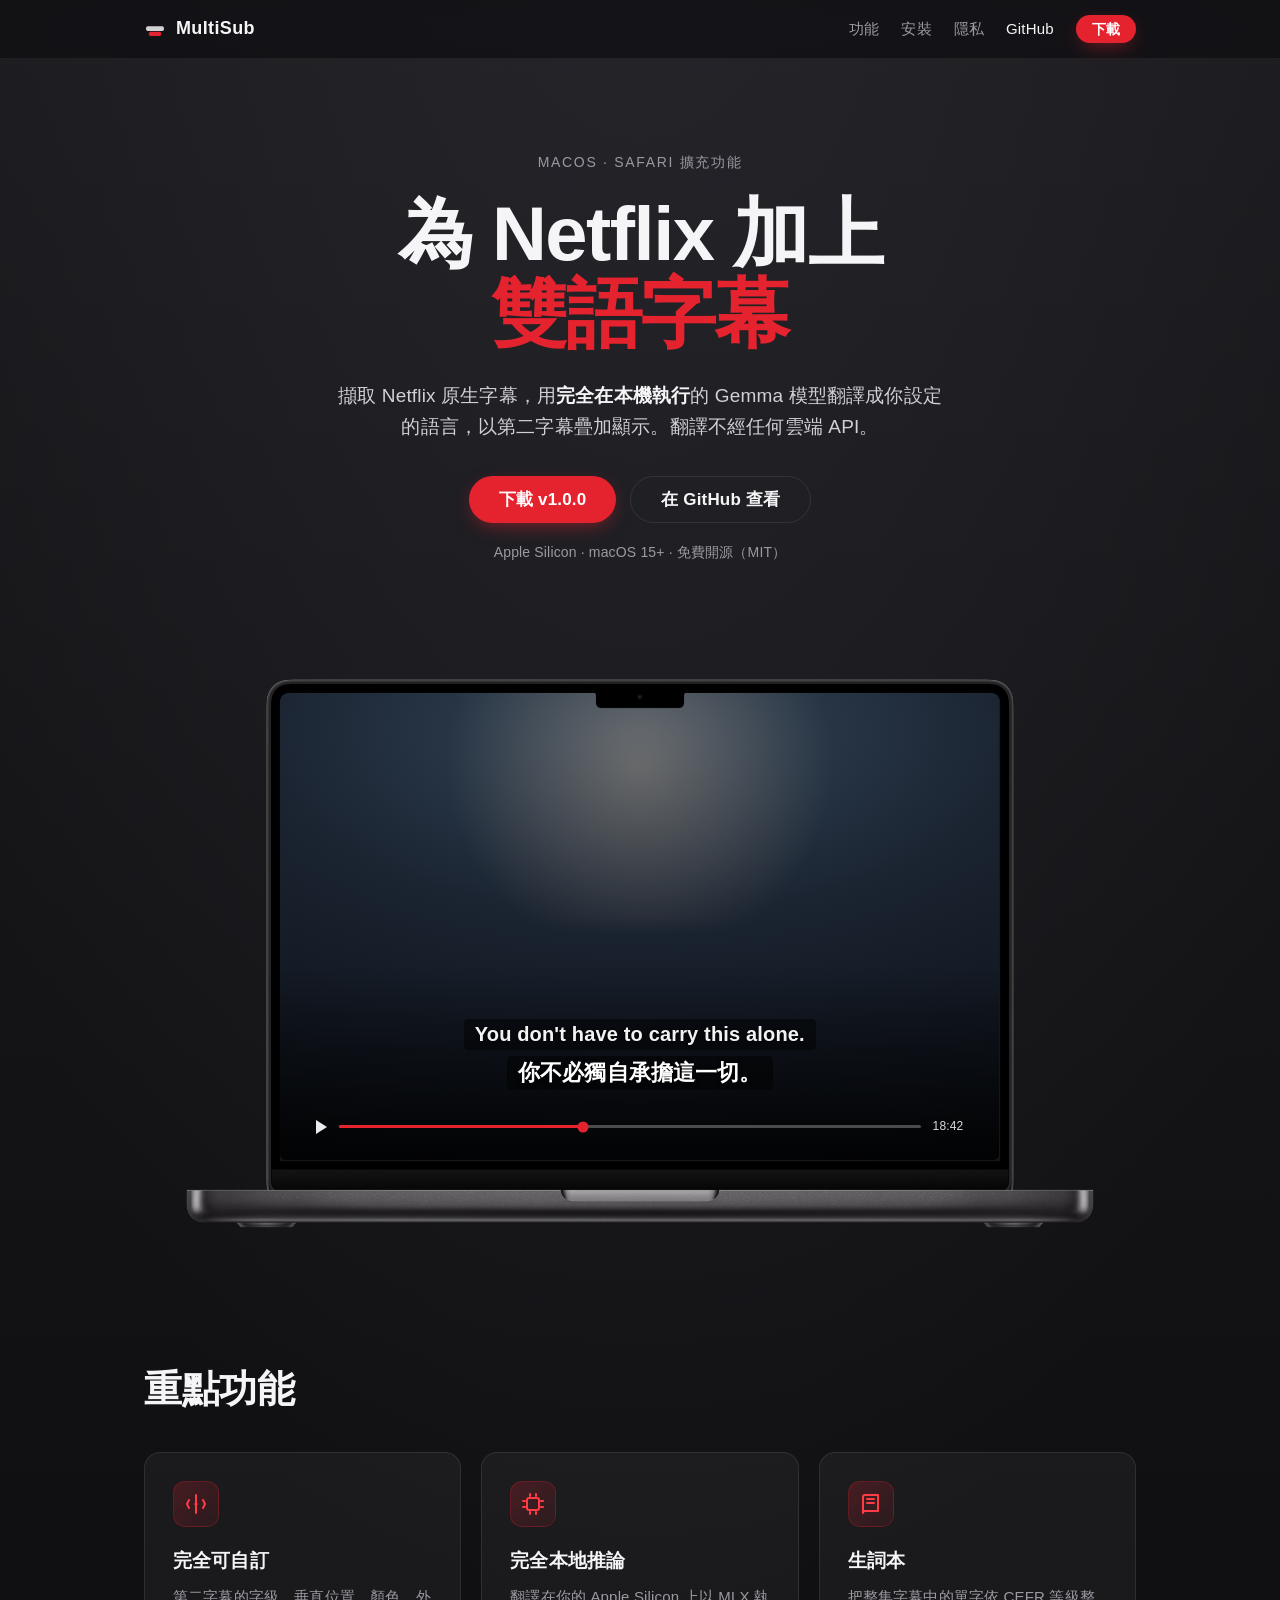
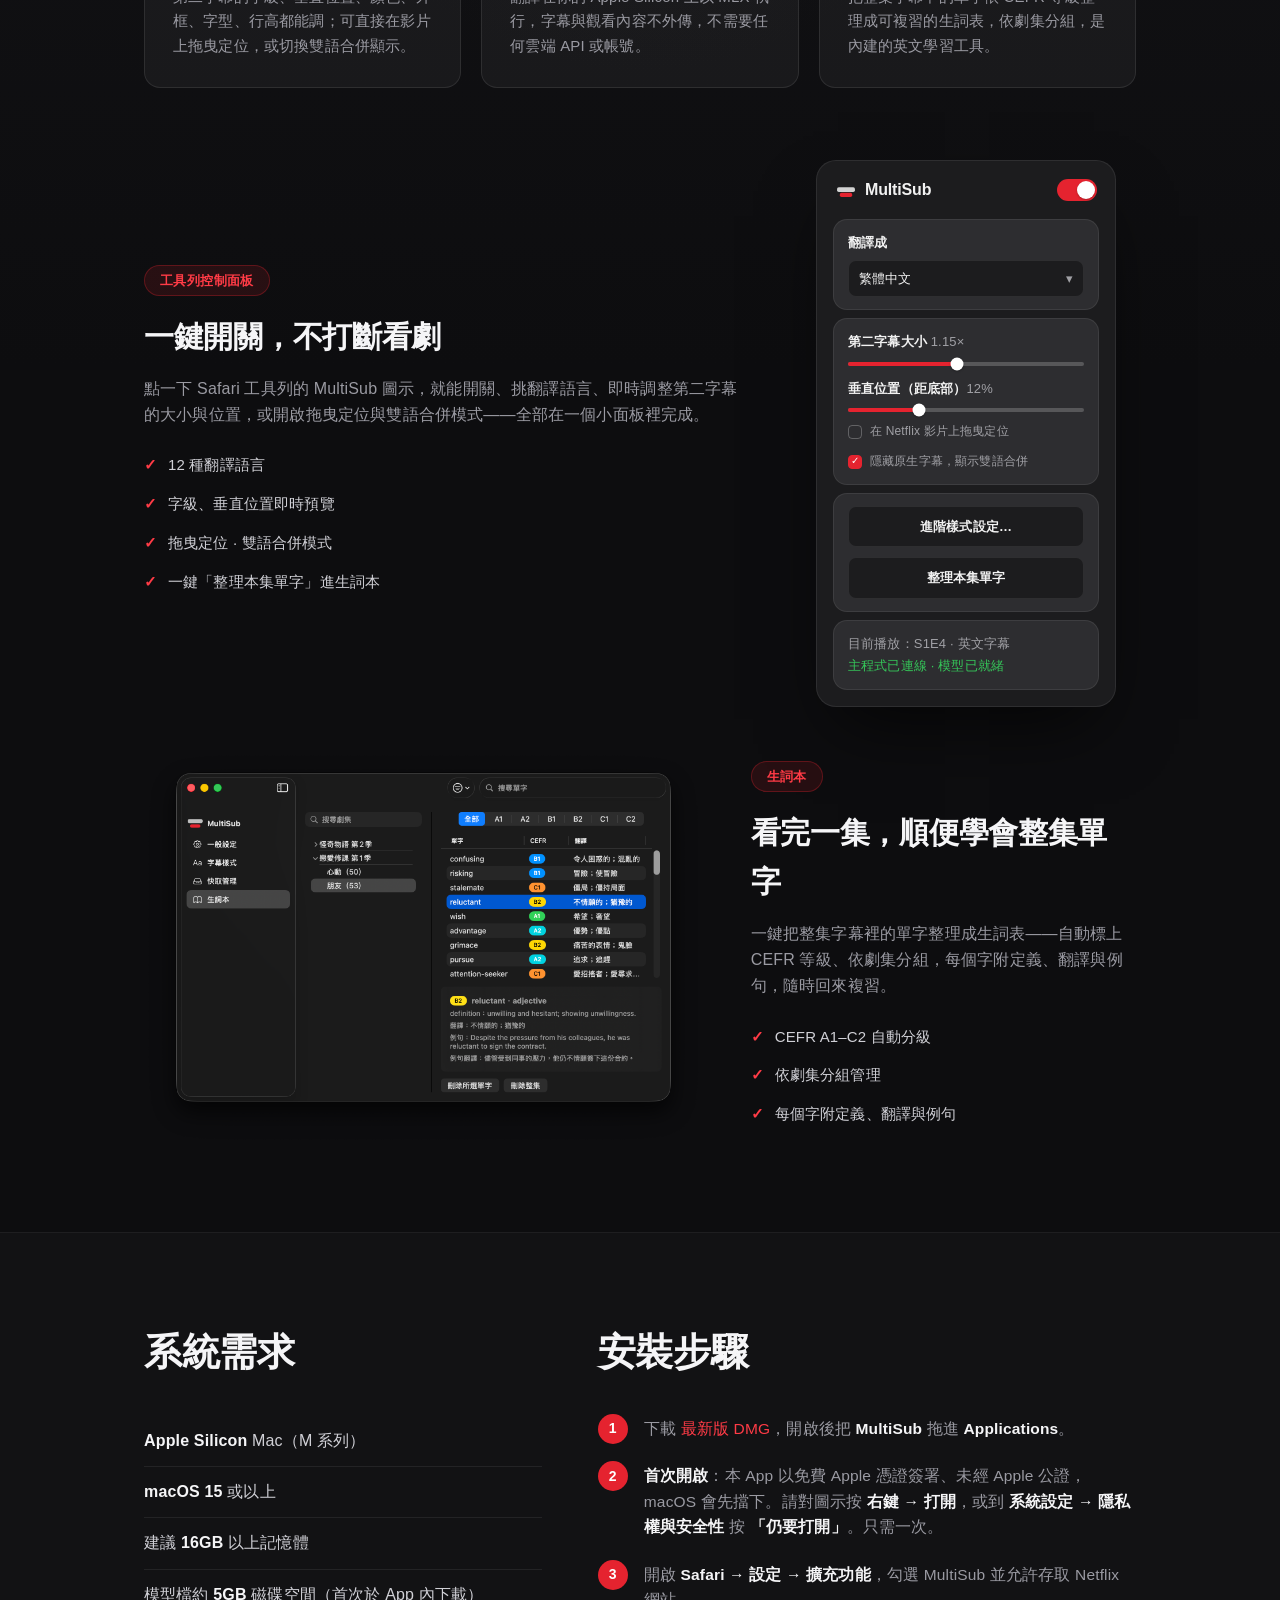
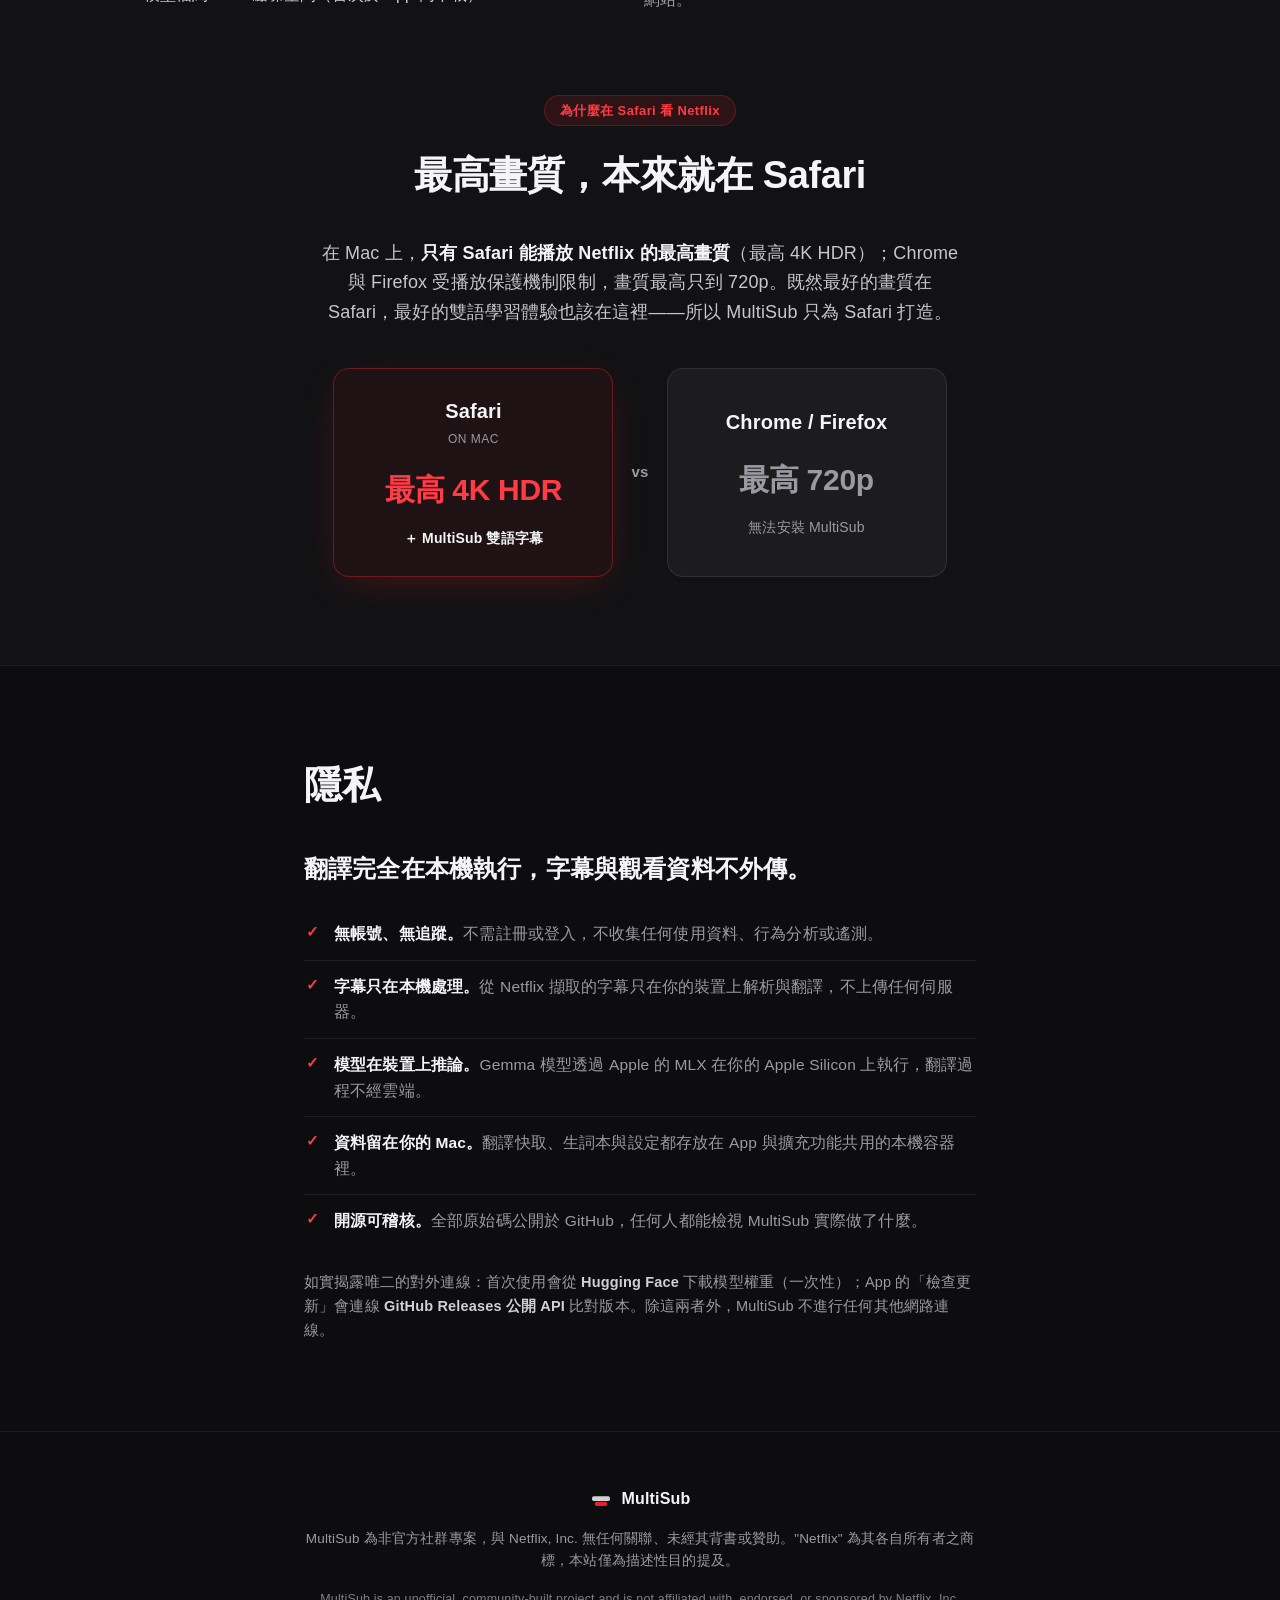
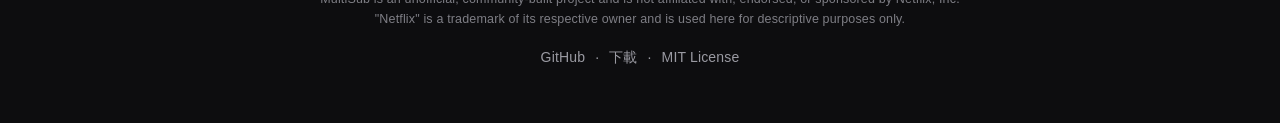
==== index.html @ 6f28a0d6 "Deploy: website initial commit" ====
<!DOCTYPE html>
<html lang="zh-Hant">
<head>
<meta charset="UTF-8">
<meta name="viewport" content="width=device-width, initial-scale=1.0">
<title>MultiSub — Netflix 雙語字幕，完全本地翻譯</title>
<meta name="description" content="MultiSub 是 macOS Safari 擴充功能，為 Netflix 加上雙語字幕，用完全在本機執行的 Gemma 模型翻譯。翻譯不經雲端。">
<link rel="preconnect" href="https://fonts.googleapis.com">
<link rel="stylesheet" href="style.css">
</head>
<body>

<header class="nav">
  <div class="container nav-inner">
    <a class="brand" href="#top" aria-label="MultiSub">
      <span class="brand-mark" aria-hidden="true"><svg viewBox="0 0 64 64"><rect x="6" y="24" width="52" height="14" rx="5" class="lb-a"/><rect x="14" y="40" width="36" height="12" rx="5" class="lb-b"/></svg></span>
      MultiSub
    </a>
    <nav class="nav-links">
      <a href="#features">功能</a>
      <a href="#install">安裝</a>
      <a href="#privacy">隱私</a>
      <a class="nav-gh" href="https://github.com/snch1211/multisub" target="_blank" rel="noopener">GitHub</a>
      <a class="btn btn-sm" href="https://github.com/snch1211/multisub/releases/latest" target="_blank" rel="noopener">下載</a>
    </nav>
  </div>
</header>

<main id="top">

  <!-- Hero -->
  <section class="hero">
    <div class="container">
      <p class="eyebrow">macOS · Safari 擴充功能</p>
      <h1 class="hero-title">為 Netflix 加上<br><span class="accent">雙語字幕</span></h1>
      <p class="hero-sub">擷取 Netflix 原生字幕，用<strong>完全在本機執行</strong>的 Gemma 模型翻譯成你設定的語言，以第二字幕疊加顯示。翻譯不經任何雲端 API。</p>
      <div class="hero-cta">
        <a class="btn btn-lg" href="https://github.com/snch1211/multisub/releases/latest" target="_blank" rel="noopener">下載 v1.0.0</a>
        <a class="btn btn-ghost btn-lg" href="https://github.com/snch1211/multisub" target="_blank" rel="noopener">在 GitHub 查看</a>
      </div>
      <p class="hero-note">Apple Silicon · macOS 15+ · 免費開源（MIT）</p>

      <!-- MacBook Pro frame: Apple's official product bezel (docs/assets),
           self-made screen content (no Netflix imagery or branding). -->
      <div class="laptop" aria-label="MultiSub 在 Safari 上為 Netflix 顯示雙語字幕的示意畫面">
        <div class="screen-content">
          <div class="scene">
            <div class="scene-glow"></div>
            <div class="scene-silhouette" aria-hidden="true"></div>
            <div class="subs">
              <div class="sub-line sub-en">You don't have to carry this alone.</div>
              <div class="sub-line sub-zh">你不必獨自承擔這一切。</div>
            </div>
            <div class="player" aria-hidden="true">
              <span class="pl-play"></span>
              <span class="pl-track"><span class="pl-fill"></span><span class="pl-dot"></span></span>
              <span class="pl-time">18:42</span>
            </div>
          </div>
        </div>
        <img class="bezel" src="assets/macbook-pro.png" alt="" aria-hidden="true">
      </div>
    </div>
  </section>

  <!-- Features -->
  <section id="features" class="section">
    <div class="container">
      <h2 class="section-title">重點功能</h2>
      <div class="grid">
        <article class="card">
          <div class="card-ico" aria-hidden="true">
            <svg viewBox="0 0 24 24" fill="none" stroke="currentColor" stroke-width="2" stroke-linecap="round" stroke-linejoin="round"><path d="M12 3v18"/><path d="M5 8l-2 4 2 4"/><path d="M19 8l2 4-2 4"/><circle cx="12" cy="12" r="1.6" fill="currentColor" stroke="none"/></svg>
          </div>
          <h3>完全可自訂</h3>
          <p>第二字幕的字級、垂直位置、顏色、外框、字型、行高都能調；可直接在影片上拖曳定位，或切換雙語合併顯示。</p>
        </article>
        <article class="card">
          <div class="card-ico" aria-hidden="true">
            <svg viewBox="0 0 24 24" fill="none" stroke="currentColor" stroke-width="2" stroke-linecap="round"><rect x="6" y="6" width="12" height="12" rx="2"/><path d="M9 2v2M15 2v2M9 20v2M15 20v2M2 9h2M2 15h2M20 9h2M20 15h2"/></svg>
          </div>
          <h3>完全本地推論</h3>
          <p>翻譯在你的 Apple Silicon 上以 MLX 執行，字幕與觀看內容不外傳，不需要任何雲端 API 或帳號。</p>
        </article>
        <article class="card">
          <div class="card-ico" aria-hidden="true">
            <svg viewBox="0 0 24 24" fill="none" stroke="currentColor" stroke-width="2" stroke-linecap="round" stroke-linejoin="round"><path d="M4 5a2 2 0 0 1 2-2h13v16H6a2 2 0 0 0-2 2z"/><line x1="8" y1="7" x2="15" y2="7"/><line x1="8" y1="11" x2="15" y2="11"/></svg>
          </div>
          <h3>生詞本</h3>
          <p>把整集字幕中的單字依 CEFR 等級整理成可複習的生詞表，依劇集分組，是內建的英文學習工具。</p>
        </article>
      </div>

      <!-- Showcase: the popup control panel, reproduced from the real extension CSS -->
      <div class="showcase">
        <div class="showcase-text">
          <span class="pill">工具列控制面板</span>
          <h3 class="showcase-h">一鍵開關，不打斷看劇</h3>
          <p>點一下 Safari 工具列的 MultiSub 圖示，就能開關、挑翻譯語言、即時調整第二字幕的大小與位置，或開啟拖曳定位與雙語合併模式——全部在一個小面板裡完成。</p>
          <ul class="mini-list">
            <li>12 種翻譯語言</li>
            <li>字級、垂直位置即時預覽</li>
            <li>拖曳定位 · 雙語合併模式</li>
            <li>一鍵「整理本集單字」進生詞本</li>
          </ul>
        </div>
        <div class="showcase-visual">
          <!-- Faithful static reproduction of extension/popup.html (dark theme) -->
          <div class="popup" aria-label="MultiSub Safari 擴充功能的彈出式控制面板">
            <header class="pp-header">
              <div class="pp-brand">
                <svg class="pp-logo" viewBox="0 0 64 64" aria-hidden="true"><rect x="6" y="24" width="52" height="14" rx="5" class="pp-lb-a"/><rect x="14" y="40" width="36" height="12" rx="5" class="pp-lb-b"/></svg>
                <span class="pp-title">MultiSub</span>
              </div>
              <span class="pp-switch pp-on" aria-hidden="true"><span class="pp-knob"></span></span>
            </header>
            <section class="pp-card">
              <div class="pp-label">翻譯成</div>
              <div class="pp-select">繁體中文<span class="pp-caret">▾</span></div>
            </section>
            <section class="pp-card">
              <div class="pp-label">第二字幕大小 <span class="pp-dim">1.15×</span></div>
              <div class="pp-range"><span class="pp-fill" style="width:46%"></span><span class="pp-thumb" style="left:46%"></span></div>
              <div class="pp-label pp-mt">垂直位置（距底部）<span class="pp-dim">12%</span></div>
              <div class="pp-range"><span class="pp-fill" style="width:30%"></span><span class="pp-thumb" style="left:30%"></span></div>
              <label class="pp-toggle"><span class="pp-box"></span>在 Netflix 影片上拖曳定位</label>
              <label class="pp-toggle"><span class="pp-box pp-checked"></span>隱藏原生字幕，顯示雙語合併</label>
            </section>
            <section class="pp-card">
              <div class="pp-btn">進階樣式設定…</div>
              <div class="pp-btn pp-mt2">整理本集單字</div>
            </section>
            <section class="pp-status">
              <div>目前播放：S1E4 · 英文字幕</div>
              <div class="pp-ok">主程式已連線 · 模型已就緒</div>
            </section>
          </div>
        </div>
      </div>

      <!-- Showcase: vocabulary notebook (real app screenshot) -->
      <div class="showcase showcase-reverse">
        <div class="showcase-visual showcase-visual-wide">
          <img class="app-shot" src="assets/app-vocab.png" alt="MultiSub 生詞本：整集單字依 CEFR 分級、依劇集分組，附定義、翻譯與例句" loading="lazy" width="1944" height="1368">
        </div>
        <div class="showcase-text">
          <span class="pill">生詞本</span>
          <h3 class="showcase-h">看完一集，順便學會整集單字</h3>
          <p>一鍵把整集字幕裡的單字整理成生詞表——自動標上 CEFR 等級、依劇集分組，每個字附定義、翻譯與例句，隨時回來複習。</p>
          <ul class="mini-list">
            <li>CEFR A1–C2 自動分級</li>
            <li>依劇集分組管理</li>
            <li>每個字附定義、翻譯與例句</li>
          </ul>
        </div>
      </div>
    </div>
  </section>

  <!-- Requirements -->
  <section class="section section-alt">
    <div class="container two-col">
      <div>
        <h2 class="section-title">系統需求</h2>
        <ul class="reqs">
          <li><strong>Apple Silicon</strong> Mac（M 系列）</li>
          <li><strong>macOS 15</strong> 或以上</li>
          <li>建議 <strong>16GB</strong> 以上記憶體</li>
          <li>模型檔約 <strong>5GB</strong> 磁碟空間（首次於 App 內下載）</li>
        </ul>
      </div>
      <div id="install">
        <h2 class="section-title">安裝步驟</h2>
        <ol class="steps">
          <li>下載 <a href="https://github.com/snch1211/multisub/releases/latest" target="_blank" rel="noopener">最新版 DMG</a>，開啟後把 <strong>MultiSub</strong> 拖進 <strong>Applications</strong>。</li>
          <li><strong>首次開啟</strong>：本 App 以免費 Apple 憑證簽署、未經 Apple 公證，macOS 會先擋下。請對圖示按 <strong>右鍵 → 打開</strong>，或到 <strong>系統設定 → 隱私權與安全性</strong> 按 <strong>「仍要打開」</strong>。只需一次。</li>
          <li>開啟 <strong>Safari → 設定 → 擴充功能</strong>，勾選 MultiSub 並允許存取 Netflix 網站。</li>
        </ol>
      </div>
    </div>
    <div class="container narrow center-col" style="margin-top: 60px;">
      <span class="pill">為什麼在 Safari 看 Netflix</span>
      <h2 class="section-title">最高畫質，本來就在 Safari</h2>
      <p class="lead-muted">在 Mac 上，<strong>只有 Safari 能播放 Netflix 的最高畫質</strong>（最高 4K HDR）；Chrome 與 Firefox 受播放保護機制限制，畫質最高只到 720p。既然最好的畫質在 Safari，最好的雙語學習體驗也該在這裡——所以 MultiSub 只為 Safari 打造。</p>
      <div class="compare">
        <div class="compare-item compare-win">
          <div class="ci-name">Safari<span>on Mac</span></div>
          <div class="ci-q">最高 4K HDR</div>
          <div class="ci-tag">＋ MultiSub 雙語字幕</div>
        </div>
        <div class="compare-vs">vs</div>
        <div class="compare-item">
          <div class="ci-name">Chrome / Firefox</div>
          <div class="ci-q ci-q-low">最高 720p</div>
          <div class="ci-tag ci-tag-low">無法安裝 MultiSub</div>
        </div>
      </div>
    </div>
  </section>

  <!-- Privacy -->
  <section id="privacy" class="section">
    <div class="container narrow">
      <h2 class="section-title">隱私</h2>
      <p class="lead">翻譯完全在本機執行，字幕與觀看資料不外傳。</p>
      <ul class="privacy-list">
        <li><strong>無帳號、無追蹤。</strong>不需註冊或登入，不收集任何使用資料、行為分析或遙測。</li>
        <li><strong>字幕只在本機處理。</strong>從 Netflix 擷取的字幕只在你的裝置上解析與翻譯，不上傳任何伺服器。</li>
        <li><strong>模型在裝置上推論。</strong>Gemma 模型透過 Apple 的 MLX 在你的 Apple Silicon 上執行，翻譯過程不經雲端。</li>
        <li><strong>資料留在你的 Mac。</strong>翻譯快取、生詞本與設定都存放在 App 與擴充功能共用的本機容器裡。</li>
        <li><strong>開源可稽核。</strong>全部原始碼公開於 GitHub，任何人都能檢視 MultiSub 實際做了什麼。</li>
      </ul>
      <p class="muted privacy-net">如實揭露唯二的對外連線：首次使用會從 <strong>Hugging Face</strong> 下載模型權重（一次性）；App 的「檢查更新」會連線 <strong>GitHub Releases 公開 API</strong> 比對版本。除這兩者外，MultiSub 不進行任何其他網路連線。</p>
    </div>
  </section>

</main>

<footer class="footer">
  <div class="container footer-inner">
    <div class="footer-brand">
      <span class="brand-mark" aria-hidden="true"><svg viewBox="0 0 64 64"><rect x="6" y="24" width="52" height="14" rx="5" class="lb-a"/><rect x="14" y="40" width="36" height="12" rx="5" class="lb-b"/></svg></span>
      <span>MultiSub</span>
    </div>
    <p class="disclaimer">MultiSub 為非官方社群專案，與 Netflix, Inc. 無任何關聯、未經其背書或贊助。"Netflix" 為其各自所有者之商標，本站僅為描述性目的提及。</p>
    <p class="disclaimer disclaimer-en">MultiSub is an unofficial, community-built project and is not affiliated with, endorsed, or sponsored by Netflix, Inc. "Netflix" is a trademark of its respective owner and is used here for descriptive purposes only.</p>
    <p class="footer-links">
      <a href="https://github.com/snch1211/multisub" target="_blank" rel="noopener">GitHub</a>
      <span>·</span>
      <a href="https://github.com/snch1211/multisub/releases/latest" target="_blank" rel="noopener">下載</a>
      <span>·</span>
      <a href="https://github.com/snch1211/multisub/blob/main/LICENSE" target="_blank" rel="noopener">MIT License</a>
    </p>
  </div>
</footer>

</body>
</html>
---- style.css ----
/* MultiSub landing page — dark, minimal, Traditional-Chinese-first.
   Pure CSS, no framework/build. Brand red used sparingly for accents. */

:root {
  --bg: #0d0d0f;
  --bg-top: #1b1b1f;
  --surface: rgba(255, 255, 255, 0.045);
  --surface-brd: rgba(255, 255, 255, 0.09);
  --text: #f5f5f7;
  --muted: #9a9aa2;
  --brand: #e5232f;
  --brand-hi: #ff3b46;
  --radius: 16px;
  --maxw: 1040px;
  --font: -apple-system, BlinkMacSystemFont, "PingFang TC", "Noto Sans TC",
          "Segoe UI", Roboto, "Helvetica Neue", Arial, sans-serif;
}

* { box-sizing: border-box; margin: 0; padding: 0; }

html { scroll-behavior: smooth; scroll-padding-top: 76px; background: var(--bg); } /* dark backstop so mobile Safari never shows white bands */

body {
  font-family: var(--font);
  color: var(--text);
  background:
    radial-gradient(120% 80% at 50% -10%, #26262c 0%, transparent 55%),
    linear-gradient(180deg, var(--bg-top) 0%, var(--bg) 40%);
  background-repeat: no-repeat;
  line-height: 1.65;
  -webkit-font-smoothing: antialiased;
  letter-spacing: 0.01em;
}

.container { max-width: var(--maxw); margin: 0 auto; padding: 0 24px; }

a { color: inherit; text-decoration: none; }

/* ── Nav ─────────────────────────────────────────────────────────── */
.nav {
  position: sticky; top: 0; z-index: 50;
  backdrop-filter: saturate(180%) blur(18px);
  -webkit-backdrop-filter: saturate(180%) blur(18px);
  background: rgba(13, 13, 15, 0.65);
  border-bottom: 1px solid rgba(255, 255, 255, 0.06);
}
.nav-inner { display: flex; align-items: center; justify-content: space-between; height: 58px; }
.brand { display: inline-flex; align-items: center; gap: 10px; font-weight: 700; font-size: 18px; letter-spacing: 0.02em; }
/* Brand mark = the exact SVG from extension/popup.html (two centered bars). */
.brand-mark { display: inline-flex; width: 22px; height: 22px; flex-shrink: 0; }
.brand-mark svg { width: 22px; height: 22px; }
.lb-a { fill: var(--text); opacity: 0.85; }
.lb-b { fill: var(--brand); }
.nav-links { display: flex; align-items: center; gap: 22px; font-size: 15px; }
.nav-links a { color: var(--muted); transition: color 0.15s; }
.nav-links a:hover { color: var(--text); }
.nav-gh { color: var(--text) !important; }
.nav-links a.btn { color: #fff; }          /* keep the nav download button white, not muted */
.nav-links a.btn:hover { color: #fff; }

/* ── Buttons ─────────────────────────────────────────────────────── */
.btn {
  display: inline-flex; align-items: center; justify-content: center; line-height: 1;
  background: var(--brand); color: #fff; font-weight: 600;
  padding: 10px 20px; border-radius: 980px; font-size: 15px;
  transition: transform 0.12s ease, background 0.15s ease, box-shadow 0.15s ease;
  box-shadow: 0 6px 20px -6px rgba(229, 35, 47, 0.6);
}
.btn:hover { background: var(--brand-hi); transform: translateY(-1px); }
.btn-sm { padding: 7px 16px; font-size: 14px; }
.btn-lg { padding: 14px 30px; font-size: 17px; }
.btn-ghost {
  background: transparent; color: var(--text);
  border: 1px solid var(--surface-brd); box-shadow: none;
}
.btn-ghost:hover { background: var(--surface); border-color: rgba(255, 255, 255, 0.18); }

/* ── Hero ────────────────────────────────────────────────────────── */
.hero { text-align: center; padding: 92px 0 40px; }
.eyebrow { color: var(--muted); font-size: 14px; letter-spacing: 0.12em; text-transform: uppercase; margin-bottom: 20px; }
.hero-title { font-size: clamp(40px, 8vw, 76px); font-weight: 800; line-height: 1.05; letter-spacing: -0.02em; }
.hero-title .accent { color: var(--brand); }
.hero-sub { max-width: 620px; margin: 26px auto 0; font-size: clamp(16px, 2.4vw, 19px); color: #d0d0d6; }
.hero-sub strong { color: var(--text); }
.hero-cta { display: flex; gap: 14px; justify-content: center; flex-wrap: wrap; margin-top: 34px; }
.hero-note { color: var(--muted); font-size: 14px; margin-top: 18px; }

/* ── MacBook Pro frame (Apple official product bezel) ────────────── */
/* Screen inset measured from the bezel PNG's transparent cutout via canvas. */
.laptop { position: relative; max-width: 920px; margin: 60px auto 0; }
.bezel { display: block; width: 100%; height: auto; position: relative; z-index: 2; pointer-events: none; }
.screen-content {
  position: absolute; z-index: 1;
  top: 11.4%; left: 10.89%; width: 78.17%; height: 77.11%;
  overflow: hidden; border-radius: 6px; background: #000;
}

/* ── Screen scene (neutral, self-authored — no Netflix content) ──── */
.scene { position: absolute; inset: 0; overflow: hidden;
  background: radial-gradient(130% 100% at 50% 8%, #33465a 0%, #1a2330 42%, #0a0d13 100%); }
.scene-glow {
  position: absolute; top: -20%; left: 50%; transform: translateX(-50%);
  width: 70%; height: 70%;
  background: radial-gradient(circle, rgba(255, 214, 170, 0.28) 0%, transparent 65%);
  filter: blur(6px);
}
.scene-silhouette {
  position: absolute; left: 0; right: 0; bottom: 0; height: 42%;
  background: linear-gradient(180deg, transparent 0%, rgba(0, 0, 0, 0.55) 70%, rgba(0, 0, 0, 0.8) 100%);
}
.subs {
  position: absolute; left: 0; right: 0; bottom: 15%; padding: 0 6%;
  display: flex; flex-direction: column; align-items: center; gap: 6px;
}
.sub-line {
  max-width: 100%;
  background: rgba(0, 0, 0, 0.5); color: #fff;
  padding: 2px 11px; border-radius: 4px; font-weight: 600; line-height: 1.35;
  text-shadow: 0 1px 4px rgba(0, 0, 0, 0.9);
}
.sub-en { font-size: clamp(12px, 2.5vw, 20px); opacity: 0.95; }
.sub-zh { font-size: clamp(13px, 2.7vw, 22px); }

.player { position: absolute; left: 5%; right: 5%; bottom: 5%; display: flex; align-items: center; gap: 12px; }
.pl-play { width: 0; height: 0; border-left: 11px solid rgba(255, 255, 255, 0.92); border-top: 7px solid transparent; border-bottom: 7px solid transparent; }
.pl-track { position: relative; flex: 1; height: 3px; border-radius: 3px; background: rgba(255, 255, 255, 0.28); }
.pl-fill { position: absolute; left: 0; top: 0; bottom: 0; width: 42%; border-radius: 3px; background: var(--brand); }
.pl-dot { position: absolute; left: 42%; top: 50%; width: 11px; height: 11px; border-radius: 50%; background: var(--brand); transform: translate(-50%, -50%); }
.pl-time { color: rgba(255, 255, 255, 0.85); font-size: clamp(9px, 1.4vw, 12px); font-variant-numeric: tabular-nums; }

/* ── Sections ────────────────────────────────────────────────────── */
.section { padding: 88px 0; }
.section-alt { background: rgba(255, 255, 255, 0.02); border-top: 1px solid rgba(255, 255, 255, 0.05); border-bottom: 1px solid rgba(255, 255, 255, 0.05); }
.section-title { font-size: clamp(26px, 4vw, 38px); font-weight: 700; letter-spacing: -0.01em; margin-bottom: 32px; }

/* Features grid */
.grid { display: grid; grid-template-columns: repeat(3, 1fr); gap: 20px; }
.card {
  background: var(--surface); border: 1px solid var(--surface-brd);
  border-radius: var(--radius); padding: 28px;
  transition: transform 0.15s ease, border-color 0.15s ease;
}
.card:hover { transform: translateY(-3px); border-color: rgba(255, 255, 255, 0.16); }
.card-ico {
  width: 46px; height: 46px; border-radius: 12px;
  display: flex; align-items: center; justify-content: center;
  margin-bottom: 18px;
  background: linear-gradient(135deg, rgba(229, 35, 47, 0.22), rgba(229, 35, 47, 0.08));
  color: var(--brand-hi); border: 1px solid rgba(229, 35, 47, 0.25);
}
.card-ico svg { width: 24px; height: 24px; }
.card h3 { font-size: 19px; margin-bottom: 8px; }
.card p { color: var(--muted); font-size: 15px; }

/* Showcase: control panel */
.showcase { display: grid; grid-template-columns: 1fr 340px; gap: 48px; align-items: center; margin-top: 72px; }
.showcase-text .pill { margin-bottom: 16px; }
.showcase-h { font-size: clamp(22px, 3.4vw, 30px); font-weight: 700; margin-bottom: 14px; letter-spacing: -0.01em; }
.showcase-text > p { color: var(--muted); font-size: 16px; margin-bottom: 18px; }
.mini-list { list-style: none; }
.mini-list li { position: relative; padding: 7px 0 7px 24px; color: #d0d0d6; font-size: 15px; }
.mini-list li::before { content: "✓"; position: absolute; left: 0; top: 7px; color: var(--brand-hi); font-weight: 800; }
.showcase-visual { display: flex; justify-content: center; }
.showcase-reverse { grid-template-columns: 1.45fr 1fr; margin-top: 44px; }
.showcase-visual-wide { display: block; }
.app-shot { width: 100%; height: auto; display: block; }

/* Popup reproduction — mirrors extension/popup.css (dark theme) */
.popup { width: 300px; padding: 16px; border-radius: 20px; background: #1c1c1e;
  border: 1px solid rgba(255, 255, 255, 0.08); box-shadow: 0 34px 70px -22px rgba(0, 0, 0, 0.7);
  font-size: 13px; color: #f2f2f2; }
.pp-header { display: flex; align-items: center; justify-content: space-between; margin-bottom: 16px; padding: 0 2px; }
.pp-brand { display: flex; align-items: center; gap: 8px; }
.pp-logo { width: 22px; height: 22px; }
.pp-lb-a { fill: #f2f2f2; opacity: 0.85; }
.pp-lb-b { fill: var(--brand); }
.pp-title { font-size: 16px; font-weight: 700; letter-spacing: -0.01em; }
.pp-switch { position: relative; width: 40px; height: 22px; border-radius: 22px; background: #bfbfc4; flex-shrink: 0; }
.pp-switch.pp-on { background: var(--brand); }
.pp-knob { position: absolute; top: 2px; left: 2px; width: 18px; height: 18px; border-radius: 50%; background: #fff; box-shadow: 0 1px 2px rgba(0, 0, 0, 0.25); }
.pp-on .pp-knob { left: 20px; }
.pp-card { background: rgba(58, 58, 61, 0.6); border: 1px solid rgba(255, 255, 255, 0.08); border-radius: 14px; padding: 12px 14px; margin-bottom: 8px; }
.pp-label { font-weight: 600; margin-bottom: 6px; }
.pp-label.pp-mt { margin-top: 12px; }
.pp-dim { font-weight: 400; color: #a0a0a5; }
.pp-select { display: flex; align-items: center; justify-content: space-between; padding: 7px 10px; border-radius: 8px; border: 1px solid rgba(255, 255, 255, 0.08); background: #1c1c1e; }
.pp-caret { color: #a0a0a5; }
.pp-range { position: relative; height: 4px; border-radius: 3px; background: rgba(255, 255, 255, 0.2); margin: 9px 0; }
.pp-fill { position: absolute; left: 0; top: 0; bottom: 0; border-radius: 3px; background: var(--brand); }
.pp-thumb { position: absolute; top: 50%; width: 13px; height: 13px; border-radius: 50%; background: #fff; transform: translate(-50%, -50%); box-shadow: 0 1px 2px rgba(0, 0, 0, 0.3); }
.pp-toggle { display: flex; align-items: center; gap: 8px; margin-top: 10px; font-size: 12px; color: #a0a0a5; }
.pp-box { width: 14px; height: 14px; border-radius: 4px; border: 1px solid rgba(255, 255, 255, 0.25); flex-shrink: 0; }
.pp-box.pp-checked { background: var(--brand); border-color: var(--brand); position: relative; }
.pp-box.pp-checked::after { content: "✓"; position: absolute; inset: 0; color: #fff; font-size: 10px; display: flex; align-items: center; justify-content: center; }
.pp-btn { padding: 9px 10px; border-radius: 8px; border: 1px solid rgba(255, 255, 255, 0.08); background: #1c1c1e; font-weight: 600; text-align: center; }
.pp-btn.pp-mt2 { margin-top: 10px; }
.pp-status { background: rgba(58, 58, 61, 0.6); border: 1px solid rgba(255, 255, 255, 0.08); border-radius: 14px; padding: 12px 14px; line-height: 1.7; color: #a0a0a5; }
.pp-ok { color: #35c759; font-weight: 500; }

/* Two-column (requirements + install) */
.two-col { display: grid; grid-template-columns: 0.85fr 1.15fr; gap: 56px; }
.reqs, .steps { list-style: none; }
.reqs li { padding: 12px 0; border-bottom: 1px solid rgba(255, 255, 255, 0.07); color: #d0d0d6; }
.reqs li:last-child { border-bottom: none; }
.reqs strong, .steps strong { color: var(--text); }
.steps { counter-reset: s; }
.steps li { position: relative; padding: 0 0 22px 46px; color: var(--muted); font-size: 15.5px; }
.steps li::before {
  counter-increment: s; content: counter(s);
  position: absolute; left: 0; top: -2px;
  width: 30px; height: 30px; border-radius: 50%;
  display: flex; align-items: center; justify-content: center;
  background: var(--brand); color: #fff; font-weight: 700; font-size: 14px;
}
.steps a { color: var(--brand-hi); }
.steps a:hover { text-decoration: underline; }

/* Why Safari */
.center-col { text-align: center; }
.pill {
  display: inline-flex; align-items: center; line-height: 1; margin-bottom: 18px;
  padding: 8px 15px; border-radius: 980px; font-size: 13px; font-weight: 600;
  color: var(--brand-hi); background: rgba(229, 35, 47, 0.12);
  border: 1px solid rgba(229, 35, 47, 0.3); letter-spacing: 0.03em;
}
.lead-muted { max-width: 640px; margin: 0 auto 40px; color: #c6c6cc; font-size: clamp(16px, 2.3vw, 18px); }
.lead-muted strong { color: var(--text); }
.compare { display: flex; align-items: stretch; justify-content: center; gap: 18px; flex-wrap: wrap; }
.compare-item {
  flex: 1 1 220px; max-width: 280px;
  display: flex; flex-direction: column; justify-content: center;
  background: var(--surface); border: 1px solid var(--surface-brd);
  border-radius: var(--radius); padding: 26px 22px; text-align: center;
}
.compare-win { border-color: rgba(229, 35, 47, 0.4); background: rgba(229, 35, 47, 0.06); box-shadow: 0 10px 40px -14px rgba(229, 35, 47, 0.35); }
.ci-name { font-size: 20px; font-weight: 700; }
.ci-name span { display: block; font-size: 12px; font-weight: 500; color: var(--muted); margin-top: 2px; letter-spacing: 0.04em; text-transform: uppercase; }
.ci-q { margin: 16px 0 12px; font-size: clamp(22px, 3.4vw, 30px); font-weight: 800; color: var(--brand-hi); letter-spacing: -0.01em; }
.ci-q-low { color: var(--muted); }
.ci-tag { font-size: 14px; font-weight: 600; color: var(--text); }
.ci-tag-low { color: var(--muted); font-weight: 500; }
.compare-vs { align-self: center; color: var(--muted); font-size: 15px; font-weight: 600; }

/* Privacy */
.narrow { max-width: 720px; }
.lead { font-size: clamp(19px, 3vw, 24px); font-weight: 600; margin-bottom: 20px; }
.muted { color: var(--muted); }
.muted strong { color: #d0d0d6; }
.privacy-list { list-style: none; margin: 6px 0 24px; }
.privacy-list li {
  position: relative; padding: 13px 0 13px 30px;
  border-bottom: 1px solid rgba(255, 255, 255, 0.07);
  color: var(--muted); font-size: 15.5px;
}
.privacy-list li:last-child { border-bottom: none; }
.privacy-list li strong { color: var(--text); }
.privacy-list li::before {
  content: "✓"; position: absolute; left: 2px; top: 12px;
  color: var(--brand-hi); font-weight: 800; font-size: 15px;
}
.privacy-net { font-size: 14.5px; }

/* ── Footer ──────────────────────────────────────────────────────── */
.footer { padding: 54px 0; border-top: 1px solid rgba(255, 255, 255, 0.06); }
.footer-inner { display: flex; flex-direction: column; gap: 16px; align-items: center; text-align: center; }
.footer-brand { display: inline-flex; align-items: center; gap: 10px; font-weight: 700; }
.disclaimer { color: var(--muted); font-size: 13.5px; max-width: 680px; }
.disclaimer-en { font-size: 12.5px; opacity: 0.8; }
.footer-links { color: var(--muted); font-size: 14px; display: flex; gap: 10px; align-items: center; }
.footer-links a:hover { color: var(--text); }

/* ── Responsive ──────────────────────────────────────────────────── */
@media (max-width: 780px) {
  .grid { grid-template-columns: 1fr; }
  .showcase { grid-template-columns: 1fr; gap: 30px; }
  .two-col { grid-template-columns: 1fr; gap: 40px; }
  .hero { padding: 64px 0 20px; }
  .section { padding: 64px 0; }
}
@media (max-width: 620px) {
  /* Stack the Safari-vs-others cards vertically so the "vs" sits centered
     between them instead of pushing the two cards out of alignment. */
  .compare { flex-direction: column; align-items: stretch; }
  .compare-item { max-width: 360px; width: 100%; margin: 0 auto; }
  .compare-vs { margin: 2px 0; }
}
@media (max-width: 560px) {
  .nav-links a:not(.btn):not(.nav-gh) { display: none; }
}
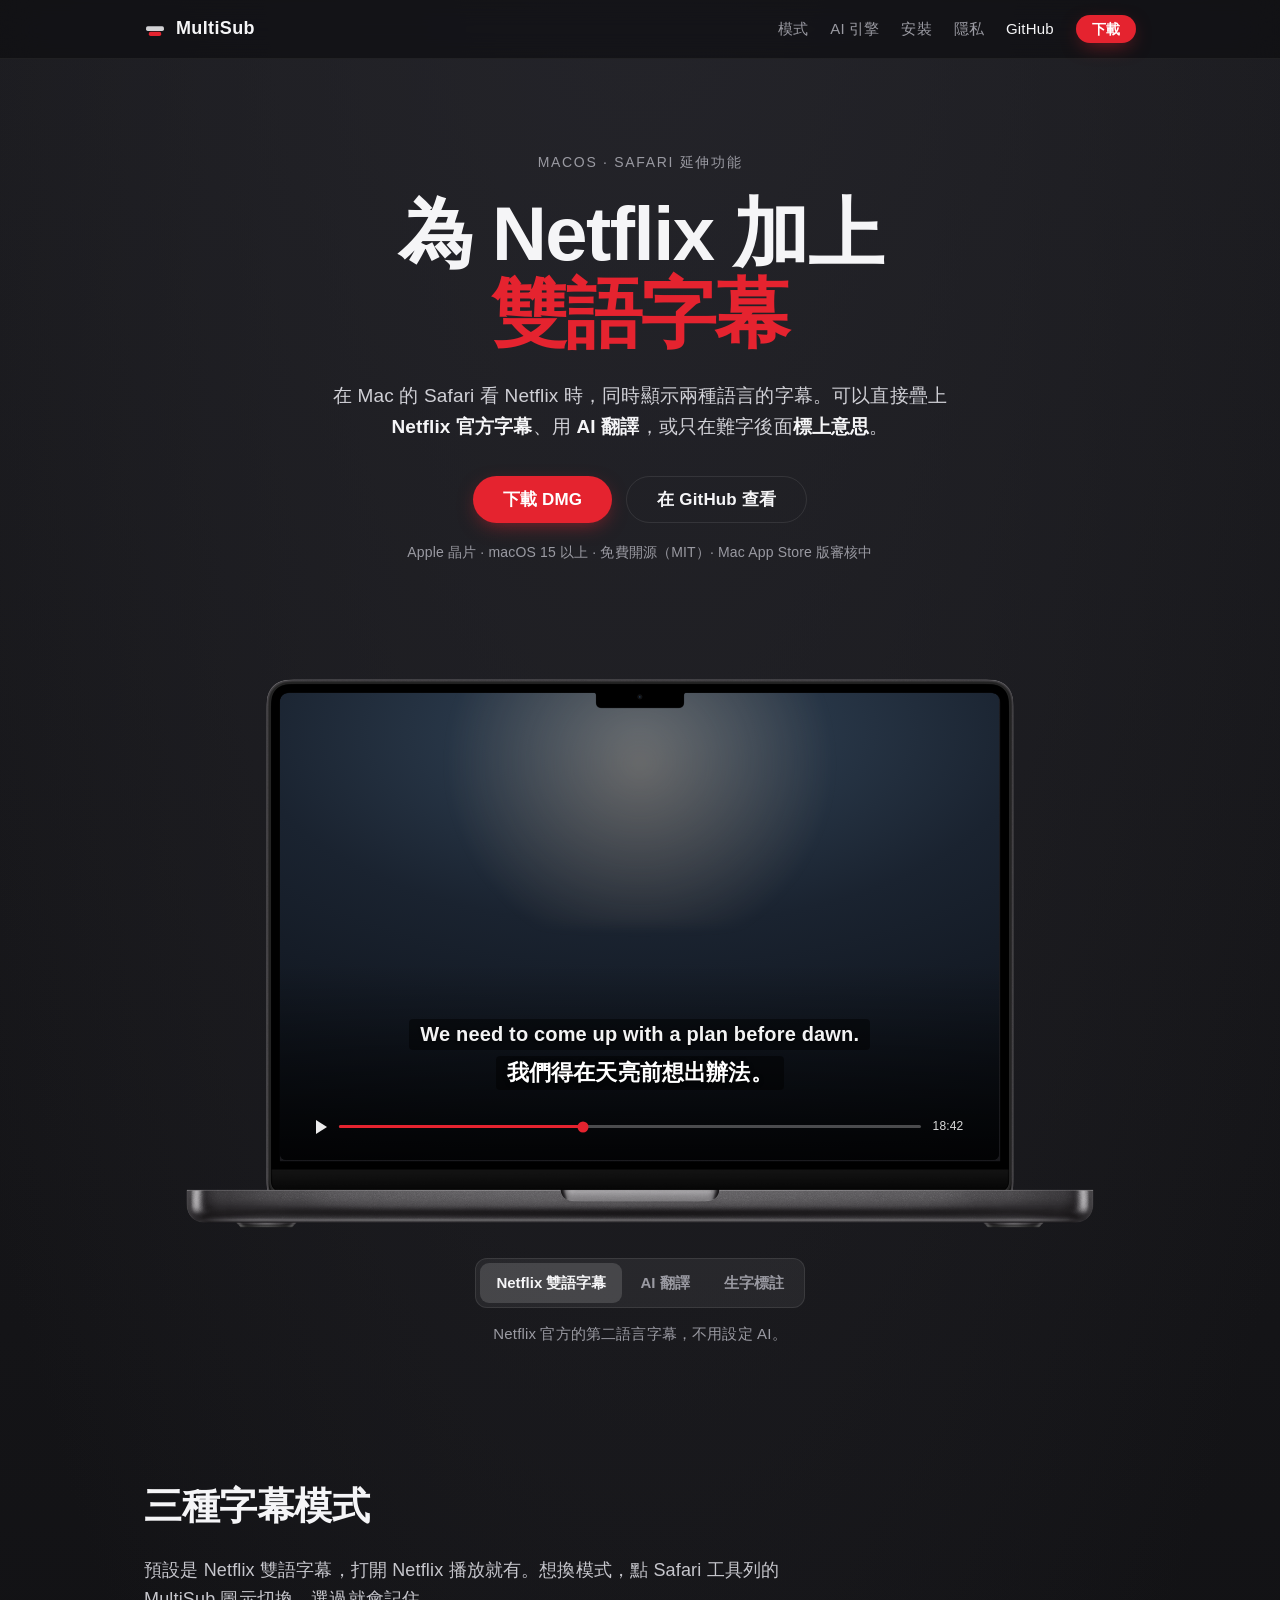
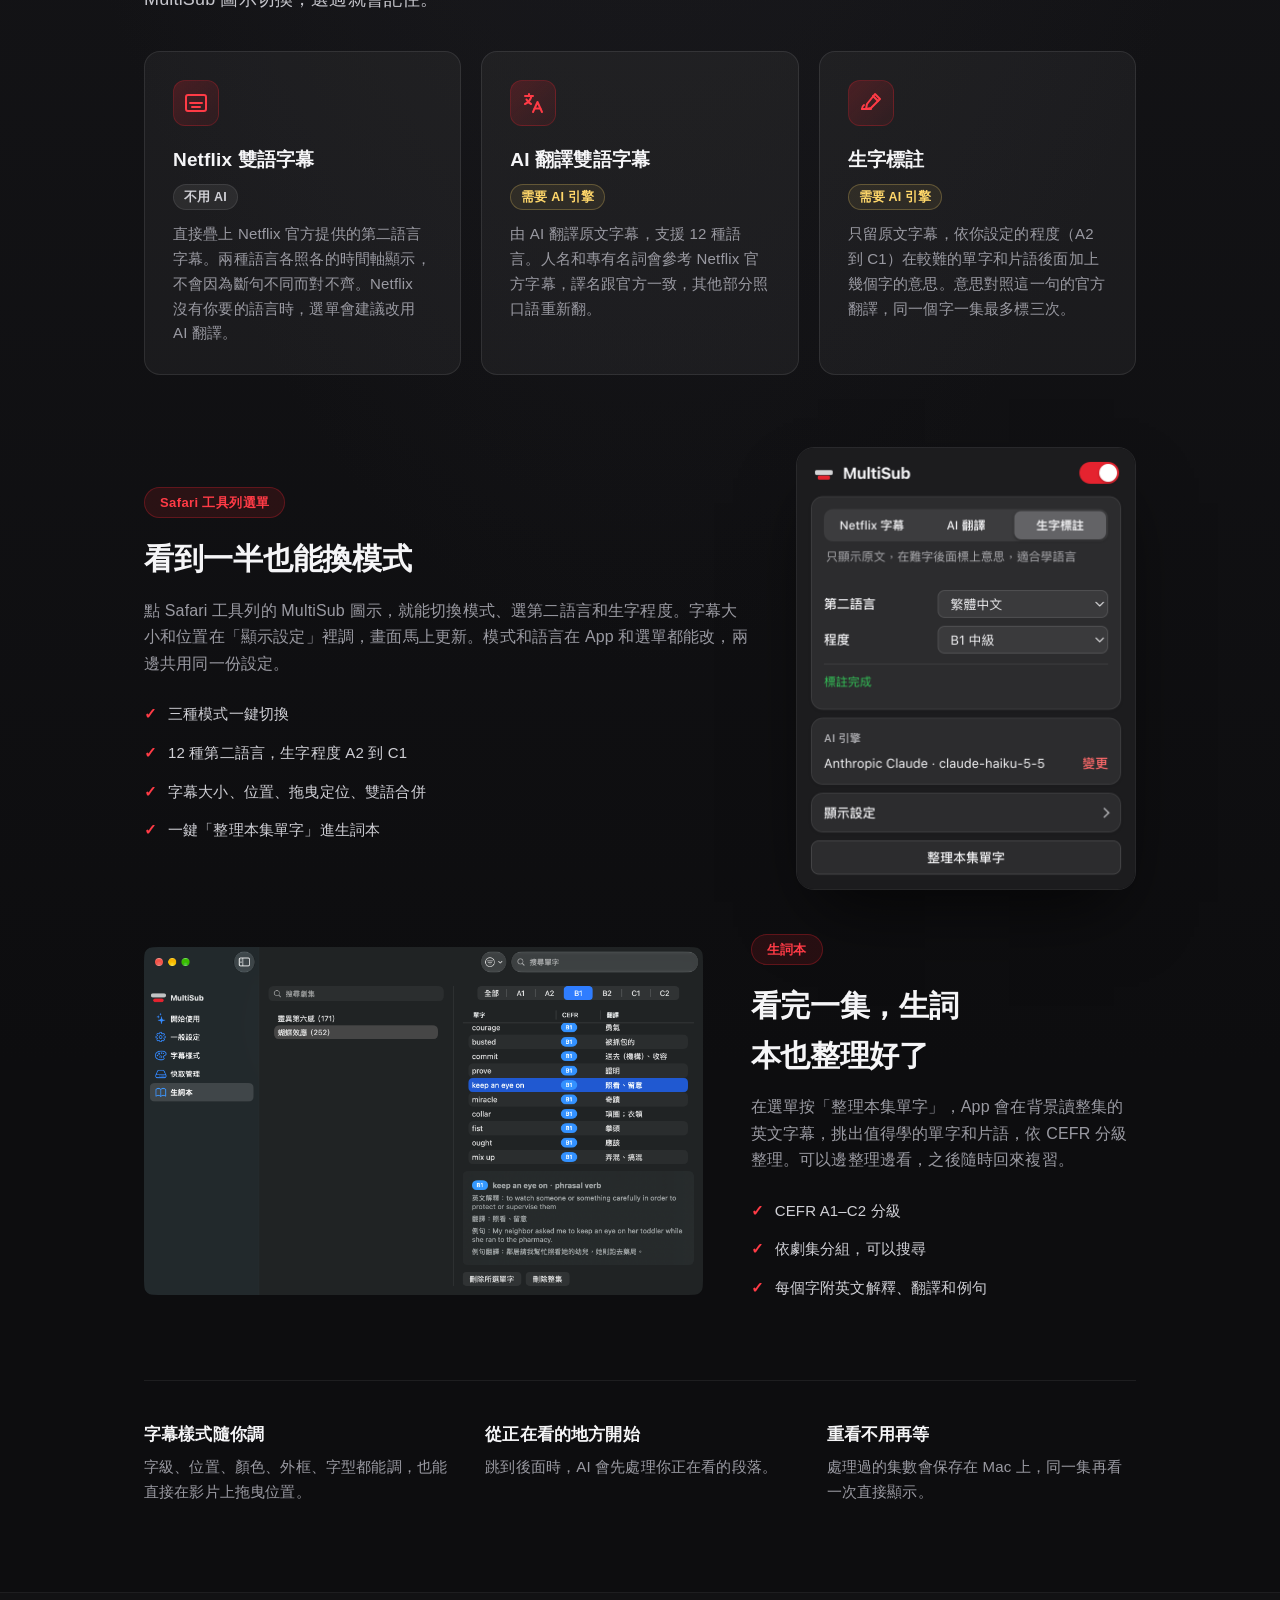
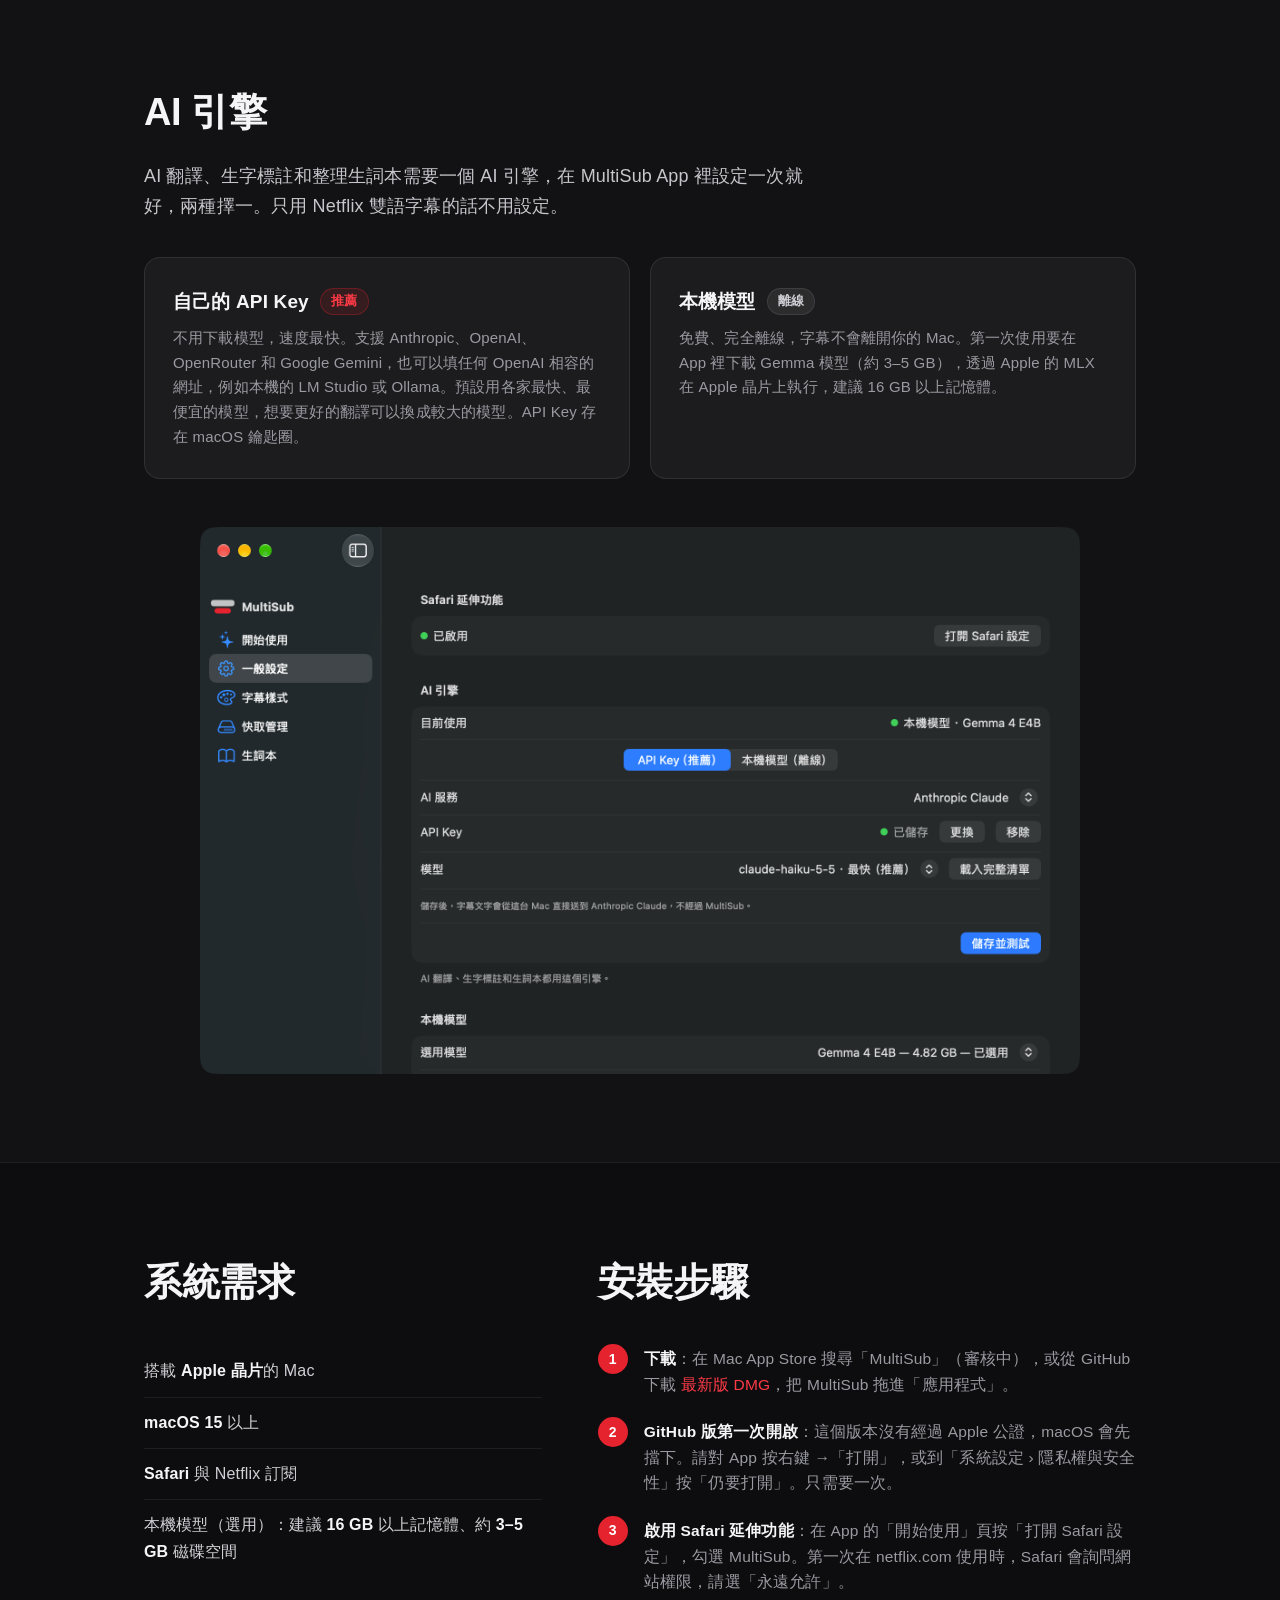
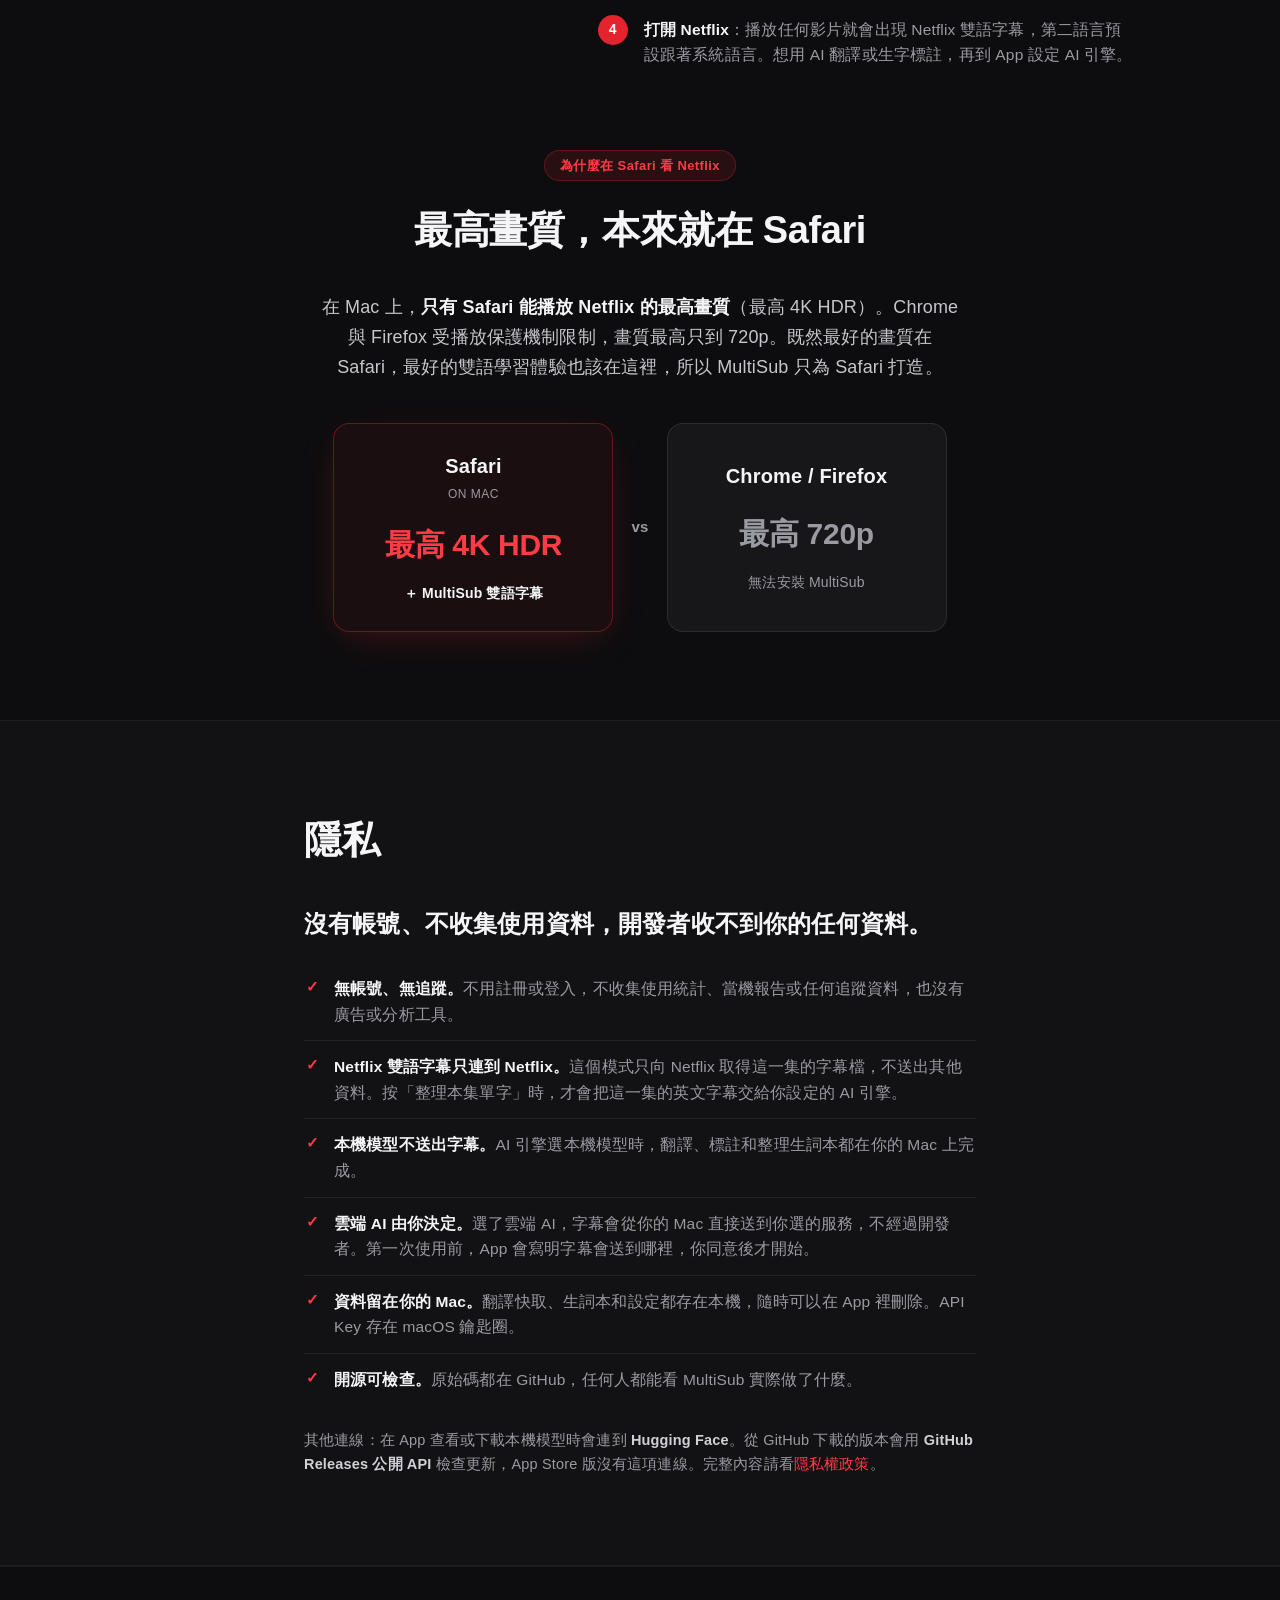
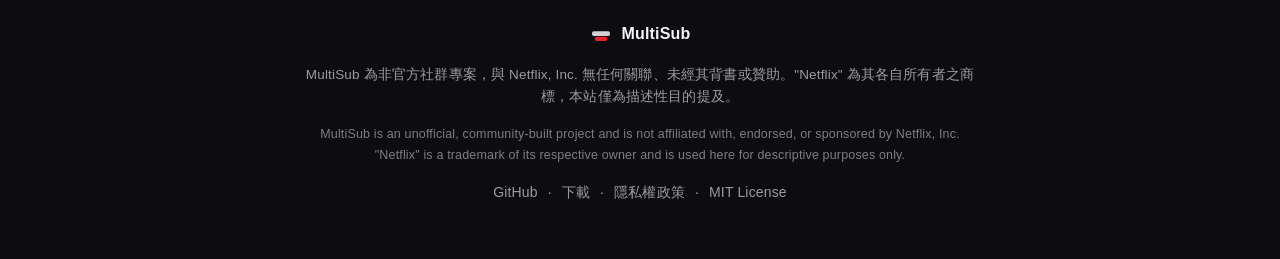
==== commit a753989c: "content: update the site for 1.1.0 - Hero: three subtitle modes, with a switcher that shows each one" ====
--- a/index.html
+++ b/index.html
@@ -1,12 +1,16 @@
 <!DOCTYPE html>
-<html lang="zh-Hant">
+<html lang="zh-Hant" class="no-js">
 <head>
 <meta charset="UTF-8">
 <meta name="viewport" content="width=device-width, initial-scale=1.0">
-<title>MultiSub — Netflix 雙語字幕，完全本地翻譯</title>
-<meta name="description" content="MultiSub 是 macOS Safari 擴充功能，為 Netflix 加上雙語字幕，用完全在本機執行的 Gemma 模型翻譯。翻譯不經雲端。">
-<link rel="preconnect" href="https://fonts.googleapis.com">
+<title>MultiSub — Netflix Bilingual Subtitles for Safari | Netflix 雙語字幕、AI 翻譯與生字標註</title>
+<meta name="description" content="MultiSub 是 Mac 上的 Safari 延伸功能，看 Netflix 時同時顯示兩種語言的字幕。可以疊上 Netflix 官方字幕、用 AI 翻譯，或只在難字後面標上意思，還能把整集單字依 CEFR 分級整理成生詞本。">
 <link rel="stylesheet" href="style.css">
+<link rel="icon" type="image/png" sizes="512x512" href="assets/icon_512x512.png">
+<meta property="og:title" content="MultiSub：Safari 上的 Netflix 雙語字幕">
+<meta property="og:description" content="Netflix 官方字幕、AI 翻譯、生字標註三種模式，看劇順便學語言。">
+<meta property="og:image" content="https://snch1211.github.io/multisub/assets/icon_512x512.png" />
+<script>document.documentElement.classList.replace('no-js', 'js');</script>
 </head>
 <body>
 
@@ -17,7 +21,8 @@
       MultiSub
     </a>
     <nav class="nav-links">
-      <a href="#features">功能</a>
+      <a href="#features">模式</a>
+      <a href="#engine">AI 引擎</a>
       <a href="#install">安裝</a>
       <a href="#privacy">隱私</a>
       <a class="nav-gh" href="https://github.com/snch1211/multisub" target="_blank" rel="noopener">GitHub</a>
@@ -31,25 +36,26 @@
   <!-- Hero -->
   <section class="hero">
     <div class="container">
-      <p class="eyebrow">macOS · Safari 擴充功能</p>
+      <p class="eyebrow">macOS · Safari 延伸功能</p>
       <h1 class="hero-title">為 Netflix 加上<br><span class="accent">雙語字幕</span></h1>
-      <p class="hero-sub">擷取 Netflix 原生字幕，用<strong>完全在本機執行</strong>的 Gemma 模型翻譯成你設定的語言，以第二字幕疊加顯示。翻譯不經任何雲端 API。</p>
+      <p class="hero-sub">在 Mac 的 Safari 看 Netflix 時，同時顯示兩種語言的字幕。可以直接疊上 <strong>Netflix 官方字幕</strong>、用 <strong>AI 翻譯</strong>，或只在難字後面<strong>標上意思</strong>。</p>
       <div class="hero-cta">
-        <a class="btn btn-lg" href="https://github.com/snch1211/multisub/releases/latest" target="_blank" rel="noopener">下載 v1.0.0</a>
+        <a class="btn btn-lg" href="https://github.com/snch1211/multisub/releases/latest" target="_blank" rel="noopener">下載 DMG</a>
         <a class="btn btn-ghost btn-lg" href="https://github.com/snch1211/multisub" target="_blank" rel="noopener">在 GitHub 查看</a>
       </div>
-      <p class="hero-note">Apple Silicon · macOS 15+ · 免費開源（MIT）</p>
+      <p class="hero-note">Apple 晶片 · macOS 15 以上 · 免費開源（MIT）· Mac App Store 版審核中</p>
 
       <!-- MacBook Pro frame: Apple's official product bezel (docs/assets),
-           self-made screen content (no Netflix imagery or branding). -->
+           self-made screen content (no Netflix imagery or branding).
+           The subtitle styling mirrors extension/overlay.css. -->
       <div class="laptop" aria-label="MultiSub 在 Safari 上為 Netflix 顯示雙語字幕的示意畫面">
         <div class="screen-content">
           <div class="scene">
             <div class="scene-glow"></div>
             <div class="scene-silhouette" aria-hidden="true"></div>
-            <div class="subs">
-              <div class="sub-line sub-en">You don't have to carry this alone.</div>
-              <div class="sub-line sub-zh">你不必獨自承擔這一切。</div>
+            <div class="subs" id="demo-subs">
+              <div class="sub-line sub-orig" id="demo-orig">We need to come up with a plan before dawn.</div>
+              <div class="sub-line sub-second" id="demo-second">我們得在天亮前想出辦法。</div>
             </div>
             <div class="player" aria-hidden="true">
               <span class="pl-play"></span>
@@ -60,128 +66,149 @@
         </div>
         <img class="bezel" src="assets/macbook-pro.png" alt="" aria-hidden="true">
       </div>
-    </div>
-  </section>
-
-  <!-- Features -->
+
+      <div class="mode-demo">
+        <div class="seg" role="group" aria-label="切換示意畫面的字幕模式">
+          <button type="button" class="seg-btn" data-mode="netflix" aria-pressed="true">Netflix 雙語字幕</button>
+          <button type="button" class="seg-btn" data-mode="ai" aria-pressed="false">AI 翻譯</button>
+          <button type="button" class="seg-btn" data-mode="annotate" aria-pressed="false">生字標註</button>
+        </div>
+        <p class="mode-caption" id="mode-caption">Netflix 官方的第二語言字幕，不用設定 AI。</p>
+      </div>
+    </div>
+  </section>
+
+  <!-- Modes -->
   <section id="features" class="section">
     <div class="container">
-      <h2 class="section-title">重點功能</h2>
+      <h2 class="section-title">三種字幕模式</h2>
+      <p class="section-lead">預設是 Netflix 雙語字幕，打開 Netflix 播放就有。想換模式，點 Safari 工具列的 MultiSub 圖示切換，選過就會記住。</p>
       <div class="grid">
         <article class="card">
           <div class="card-ico" aria-hidden="true">
-            <svg viewBox="0 0 24 24" fill="none" stroke="currentColor" stroke-width="2" stroke-linecap="round" stroke-linejoin="round"><path d="M12 3v18"/><path d="M5 8l-2 4 2 4"/><path d="M19 8l2 4-2 4"/><circle cx="12" cy="12" r="1.6" fill="currentColor" stroke="none"/></svg>
+            <svg viewBox="0 0 24 24" fill="none" stroke="currentColor" stroke-width="2" stroke-linecap="round" stroke-linejoin="round"><rect x="2" y="4" width="20" height="16" rx="2"/><line x1="6" y1="12" x2="18" y2="12"/><line x1="8" y1="16" x2="16" y2="16"/></svg>
           </div>
-          <h3>完全可自訂</h3>
-          <p>第二字幕的字級、垂直位置、顏色、外框、字型、行高都能調；可直接在影片上拖曳定位，或切換雙語合併顯示。</p>
+          <h3>Netflix 雙語字幕</h3>
+          <span class="tag">不用 AI</span>
+          <p>直接疊上 Netflix 官方提供的第二語言字幕。兩種語言各照各的時間軸顯示，不會因為斷句不同而對不齊。Netflix 沒有你要的語言時，選單會建議改用 AI 翻譯。</p>
         </article>
         <article class="card">
           <div class="card-ico" aria-hidden="true">
-            <svg viewBox="0 0 24 24" fill="none" stroke="currentColor" stroke-width="2" stroke-linecap="round"><rect x="6" y="6" width="12" height="12" rx="2"/><path d="M9 2v2M15 2v2M9 20v2M15 20v2M2 9h2M2 15h2M20 9h2M20 15h2"/></svg>
+            <svg viewBox="0 0 24 24" fill="none" stroke="currentColor" stroke-width="2" stroke-linecap="round" stroke-linejoin="round"><path d="M4 5h8"/><path d="M8 3v2"/><path d="M10.5 5c-.8 3.6-3 6.4-6.5 8"/><path d="M5.5 8.5c1 2 2.6 3.6 4.5 4.5"/><path d="M12 21l4.5-10 4.5 10"/><path d="M13.6 17.5h5.8"/></svg>
           </div>
-          <h3>完全本地推論</h3>
-          <p>翻譯在你的 Apple Silicon 上以 MLX 執行，字幕與觀看內容不外傳，不需要任何雲端 API 或帳號。</p>
+          <h3>AI 翻譯雙語字幕</h3>
+          <span class="tag tag-ai">需要 AI 引擎</span>
+          <p>由 AI 翻譯原文字幕，支援 12 種語言。人名和專有名詞會參考 Netflix 官方字幕，譯名跟官方一致，其他部分照口語重新翻。</p>
         </article>
         <article class="card">
           <div class="card-ico" aria-hidden="true">
-            <svg viewBox="0 0 24 24" fill="none" stroke="currentColor" stroke-width="2" stroke-linecap="round" stroke-linejoin="round"><path d="M4 5a2 2 0 0 1 2-2h13v16H6a2 2 0 0 0-2 2z"/><line x1="8" y1="7" x2="15" y2="7"/><line x1="8" y1="11" x2="15" y2="11"/></svg>
+            <svg viewBox="0 0 24 24" fill="none" stroke="currentColor" stroke-width="2" stroke-linecap="round" stroke-linejoin="round"><path d="M3 18h9"/><path d="M3 18c0-1.5.5-3 2-4"/><path d="M16 3l5 5-9 9-5 1 1-5z"/><line x1="14" y1="5" x2="19" y2="10"/></svg>
           </div>
-          <h3>生詞本</h3>
-          <p>把整集字幕中的單字依 CEFR 等級整理成可複習的生詞表，依劇集分組，是內建的英文學習工具。</p>
-        </article>
-      </div>
-
-      <!-- Showcase: the popup control panel, reproduced from the real extension CSS -->
+          <h3>生字標註</h3>
+          <span class="tag tag-ai">需要 AI 引擎</span>
+          <p>只留原文字幕，依你設定的程度（A2 到 C1）在較難的單字和片語後面加上幾個字的意思。意思對照這一句的官方翻譯，同一個字一集最多標三次。</p>
+        </article>
+      </div>
+
+      <!-- Showcase: the toolbar popup (real screenshot of extension/popup.html) -->
       <div class="showcase">
         <div class="showcase-text">
-          <span class="pill">工具列控制面板</span>
-          <h3 class="showcase-h">一鍵開關，不打斷看劇</h3>
-          <p>點一下 Safari 工具列的 MultiSub 圖示，就能開關、挑翻譯語言、即時調整第二字幕的大小與位置，或開啟拖曳定位與雙語合併模式——全部在一個小面板裡完成。</p>
+          <span class="pill">Safari 工具列選單</span>
+          <h3 class="showcase-h">看到一半也能換模式</h3>
+          <p>點 Safari 工具列的 MultiSub 圖示，就能切換模式、選第二語言和生字程度。字幕大小和位置在「顯示設定」裡調，畫面馬上更新。模式和語言在 App 和選單都能改，兩邊共用同一份設定。</p>
           <ul class="mini-list">
-            <li>12 種翻譯語言</li>
-            <li>字級、垂直位置即時預覽</li>
-            <li>拖曳定位 · 雙語合併模式</li>
+            <li>三種模式一鍵切換</li>
+            <li>12 種第二語言，生字程度 A2 到 C1</li>
+            <li>字幕大小、位置、拖曳定位、雙語合併</li>
             <li>一鍵「整理本集單字」進生詞本</li>
           </ul>
         </div>
         <div class="showcase-visual">
-          <!-- Faithful static reproduction of extension/popup.html (dark theme) -->
-          <div class="popup" aria-label="MultiSub Safari 擴充功能的彈出式控制面板">
-            <header class="pp-header">
-              <div class="pp-brand">
-                <svg class="pp-logo" viewBox="0 0 64 64" aria-hidden="true"><rect x="6" y="24" width="52" height="14" rx="5" class="pp-lb-a"/><rect x="14" y="40" width="36" height="12" rx="5" class="pp-lb-b"/></svg>
-                <span class="pp-title">MultiSub</span>
-              </div>
-              <span class="pp-switch pp-on" aria-hidden="true"><span class="pp-knob"></span></span>
-            </header>
-            <section class="pp-card">
-              <div class="pp-label">翻譯成</div>
-              <div class="pp-select">繁體中文<span class="pp-caret">▾</span></div>
-            </section>
-            <section class="pp-card">
-              <div class="pp-label">第二字幕大小 <span class="pp-dim">1.15×</span></div>
-              <div class="pp-range"><span class="pp-fill" style="width:46%"></span><span class="pp-thumb" style="left:46%"></span></div>
-              <div class="pp-label pp-mt">垂直位置（距底部）<span class="pp-dim">12%</span></div>
-              <div class="pp-range"><span class="pp-fill" style="width:30%"></span><span class="pp-thumb" style="left:30%"></span></div>
-              <label class="pp-toggle"><span class="pp-box"></span>在 Netflix 影片上拖曳定位</label>
-              <label class="pp-toggle"><span class="pp-box pp-checked"></span>隱藏原生字幕，顯示雙語合併</label>
-            </section>
-            <section class="pp-card">
-              <div class="pp-btn">進階樣式設定…</div>
-              <div class="pp-btn pp-mt2">整理本集單字</div>
-            </section>
-            <section class="pp-status">
-              <div>目前播放：S1E4 · 英文字幕</div>
-              <div class="pp-ok">主程式已連線 · 模型已就緒</div>
-            </section>
-          </div>
+          <img class="popup-shot" src="assets/popup.png" alt="MultiSub 的 Safari 工具列選單：切換 Netflix 字幕、AI 翻譯、生字標註三種模式，設定第二語言與程度" loading="lazy" width="680" height="888">
         </div>
       </div>
 
       <!-- Showcase: vocabulary notebook (real app screenshot) -->
       <div class="showcase showcase-reverse">
         <div class="showcase-visual showcase-visual-wide">
-          <img class="app-shot" src="assets/app-vocab.png" alt="MultiSub 生詞本：整集單字依 CEFR 分級、依劇集分組，附定義、翻譯與例句" loading="lazy" width="1944" height="1368">
+          <img class="app-shot" src="assets/app-vocab.png" alt="MultiSub 生詞本：整集單字依 CEFR 分級、依劇集分組，附英文解釋、翻譯與例句" loading="lazy" width="1940" height="1208">
         </div>
         <div class="showcase-text">
           <span class="pill">生詞本</span>
-          <h3 class="showcase-h">看完一集，順便學會整集單字</h3>
-          <p>一鍵把整集字幕裡的單字整理成生詞表——自動標上 CEFR 等級、依劇集分組，每個字附定義、翻譯與例句，隨時回來複習。</p>
+          <h3 class="showcase-h">看完一集，生詞本也整理好了</h3>
+          <p>在選單按「整理本集單字」，App 會在背景讀整集的英文字幕，挑出值得學的單字和片語，依 CEFR 分級整理。可以邊整理邊看，之後隨時回來複習。</p>
           <ul class="mini-list">
-            <li>CEFR A1–C2 自動分級</li>
-            <li>依劇集分組管理</li>
-            <li>每個字附定義、翻譯與例句</li>
+            <li>CEFR A1–C2 分級</li>
+            <li>依劇集分組，可以搜尋</li>
+            <li>每個字附英文解釋、翻譯和例句</li>
           </ul>
         </div>
       </div>
-    </div>
-  </section>
-
-  <!-- Requirements -->
-  <section class="section section-alt">
+
+      <div class="extras">
+        <div class="extra">
+          <h4>字幕樣式隨你調</h4>
+          <p>字級、位置、顏色、外框、字型都能調，也能直接在影片上拖曳位置。</p>
+        </div>
+        <div class="extra">
+          <h4>從正在看的地方開始</h4>
+          <p>跳到後面時，AI 會先處理你正在看的段落。</p>
+        </div>
+        <div class="extra">
+          <h4>重看不用再等</h4>
+          <p>處理過的集數會保存在 Mac 上，同一集再看一次直接顯示。</p>
+        </div>
+      </div>
+    </div>
+  </section>
+
+  <!-- AI engine -->
+  <section id="engine" class="section section-alt">
+    <div class="container">
+      <h2 class="section-title">AI 引擎</h2>
+      <p class="section-lead">AI 翻譯、生字標註和整理生詞本需要一個 AI 引擎，在 MultiSub App 裡設定一次就好，兩種擇一。只用 Netflix 雙語字幕的話不用設定。</p>
+      <div class="grid grid-2">
+        <article class="card">
+          <h3>自己的 API Key <span class="tag tag-rec">推薦</span></h3>
+          <p>不用下載模型，速度最快。支援 Anthropic、OpenAI、OpenRouter 和 Google Gemini，也可以填任何 OpenAI 相容的網址，例如本機的 LM Studio 或 Ollama。預設用各家最快、最便宜的模型，想要更好的翻譯可以換成較大的模型。API Key 存在 macOS 鑰匙圈。</p>
+        </article>
+        <article class="card">
+          <h3>本機模型 <span class="tag">離線</span></h3>
+          <p>免費、完全離線，字幕不會離開你的 Mac。第一次使用要在 App 裡下載 Gemma 模型（約 3–5 GB），透過 Apple 的 MLX 在 Apple 晶片上執行，建議 16 GB 以上記憶體。</p>
+        </article>
+      </div>
+      <div class="engine-shot">
+        <img class="app-shot" src="assets/app-engine.png" alt="MultiSub App 的一般設定：AI 引擎可選 API Key 或本機模型，選擇 AI 服務、API Key 與模型" loading="lazy" width="1940" height="1208">
+      </div>
+    </div>
+  </section>
+
+  <!-- Requirements + install -->
+  <section class="section">
     <div class="container two-col">
       <div>
         <h2 class="section-title">系統需求</h2>
         <ul class="reqs">
-          <li><strong>Apple Silicon</strong> Mac（M 系列）</li>
-          <li><strong>macOS 15</strong> 或以上</li>
-          <li>建議 <strong>16GB</strong> 以上記憶體</li>
-          <li>模型檔約 <strong>5GB</strong> 磁碟空間（首次於 App 內下載）</li>
+          <li>搭載 <strong>Apple 晶片</strong>的 Mac</li>
+          <li><strong>macOS 15</strong> 以上</li>
+          <li><strong>Safari</strong> 與 Netflix 訂閱</li>
+          <li>本機模型（選用）：建議 <strong>16 GB</strong> 以上記憶體、約 <strong>3–5 GB</strong> 磁碟空間</li>
         </ul>
       </div>
       <div id="install">
         <h2 class="section-title">安裝步驟</h2>
         <ol class="steps">
-          <li>下載 <a href="https://github.com/snch1211/multisub/releases/latest" target="_blank" rel="noopener">最新版 DMG</a>，開啟後把 <strong>MultiSub</strong> 拖進 <strong>Applications</strong>。</li>
-          <li><strong>首次開啟</strong>：本 App 以免費 Apple 憑證簽署、未經 Apple 公證，macOS 會先擋下。請對圖示按 <strong>右鍵 → 打開</strong>，或到 <strong>系統設定 → 隱私權與安全性</strong> 按 <strong>「仍要打開」</strong>。只需一次。</li>
-          <li>開啟 <strong>Safari → 設定 → 擴充功能</strong>，勾選 MultiSub 並允許存取 Netflix 網站。</li>
+          <li><strong>下載</strong>：在 Mac App Store 搜尋「MultiSub」（審核中），或從 GitHub 下載 <a href="https://github.com/snch1211/multisub/releases/latest" target="_blank" rel="noopener">最新版 DMG</a>，把 MultiSub 拖進「應用程式」。</li>
+          <li><strong>GitHub 版第一次開啟</strong>：這個版本沒有經過 Apple 公證，macOS 會先擋下。請對 App 按右鍵 →「打開」，或到「系統設定 › 隱私權與安全性」按「仍要打開」。只需要一次。</li>
+          <li><strong>啟用 Safari 延伸功能</strong>：在 App 的「開始使用」頁按「打開 Safari 設定」，勾選 MultiSub。第一次在 netflix.com 使用時，Safari 會詢問網站權限，請選「永遠允許」。</li>
+          <li><strong>打開 Netflix</strong>：播放任何影片就會出現 Netflix 雙語字幕，第二語言預設跟著系統語言。想用 AI 翻譯或生字標註，再到 App 設定 AI 引擎。</li>
         </ol>
       </div>
     </div>
     <div class="container narrow center-col" style="margin-top: 60px;">
       <span class="pill">為什麼在 Safari 看 Netflix</span>
       <h2 class="section-title">最高畫質，本來就在 Safari</h2>
-      <p class="lead-muted">在 Mac 上，<strong>只有 Safari 能播放 Netflix 的最高畫質</strong>（最高 4K HDR）；Chrome 與 Firefox 受播放保護機制限制，畫質最高只到 720p。既然最好的畫質在 Safari，最好的雙語學習體驗也該在這裡——所以 MultiSub 只為 Safari 打造。</p>
+      <p class="lead-muted">在 Mac 上，<strong>只有 Safari 能播放 Netflix 的最高畫質</strong>（最高 4K HDR）。Chrome 與 Firefox 受播放保護機制限制，畫質最高只到 720p。既然最好的畫質在 Safari，最好的雙語學習體驗也該在這裡，所以 MultiSub 只為 Safari 打造。</p>
       <div class="compare">
         <div class="compare-item compare-win">
           <div class="ci-name">Safari<span>on Mac</span></div>
@@ -199,18 +226,19 @@
   </section>
 
   <!-- Privacy -->
-  <section id="privacy" class="section">
+  <section id="privacy" class="section section-alt">
     <div class="container narrow">
       <h2 class="section-title">隱私</h2>
-      <p class="lead">翻譯完全在本機執行，字幕與觀看資料不外傳。</p>
+      <p class="lead">沒有帳號、不收集使用資料，開發者收不到你的任何資料。</p>
       <ul class="privacy-list">
-        <li><strong>無帳號、無追蹤。</strong>不需註冊或登入，不收集任何使用資料、行為分析或遙測。</li>
-        <li><strong>字幕只在本機處理。</strong>從 Netflix 擷取的字幕只在你的裝置上解析與翻譯，不上傳任何伺服器。</li>
-        <li><strong>模型在裝置上推論。</strong>Gemma 模型透過 Apple 的 MLX 在你的 Apple Silicon 上執行，翻譯過程不經雲端。</li>
-        <li><strong>資料留在你的 Mac。</strong>翻譯快取、生詞本與設定都存放在 App 與擴充功能共用的本機容器裡。</li>
-        <li><strong>開源可稽核。</strong>全部原始碼公開於 GitHub，任何人都能檢視 MultiSub 實際做了什麼。</li>
+        <li><strong>無帳號、無追蹤。</strong>不用註冊或登入，不收集使用統計、當機報告或任何追蹤資料，也沒有廣告或分析工具。</li>
+        <li><strong>Netflix 雙語字幕只連到 Netflix。</strong>這個模式只向 Netflix 取得這一集的字幕檔，不送出其他資料。按「整理本集單字」時，才會把這一集的英文字幕交給你設定的 AI 引擎。</li>
+        <li><strong>本機模型不送出字幕。</strong>AI 引擎選本機模型時，翻譯、標註和整理生詞本都在你的 Mac 上完成。</li>
+        <li><strong>雲端 AI 由你決定。</strong>選了雲端 AI，字幕會從你的 Mac 直接送到你選的服務，不經過開發者。第一次使用前，App 會寫明字幕會送到哪裡，你同意後才開始。</li>
+        <li><strong>資料留在你的 Mac。</strong>翻譯快取、生詞本和設定都存在本機，隨時可以在 App 裡刪除。API Key 存在 macOS 鑰匙圈。</li>
+        <li><strong>開源可檢查。</strong>原始碼都在 GitHub，任何人都能看 MultiSub 實際做了什麼。</li>
       </ul>
-      <p class="muted privacy-net">如實揭露唯二的對外連線：首次使用會從 <strong>Hugging Face</strong> 下載模型權重（一次性）；App 的「檢查更新」會連線 <strong>GitHub Releases 公開 API</strong> 比對版本。除這兩者外，MultiSub 不進行任何其他網路連線。</p>
+      <p class="muted privacy-net">其他連線：在 App 查看或下載本機模型時會連到 <strong>Hugging Face</strong>。從 GitHub 下載的版本會用 <strong>GitHub Releases 公開 API</strong> 檢查更新，App Store 版沒有這項連線。完整內容請看<a href="https://github.com/snch1211/multisub/blob/main/PRIVACY.md" target="_blank" rel="noopener">隱私權政策</a>。</p>
     </div>
   </section>
 
@@ -229,10 +257,72 @@
       <span>·</span>
       <a href="https://github.com/snch1211/multisub/releases/latest" target="_blank" rel="noopener">下載</a>
       <span>·</span>
+      <a href="https://github.com/snch1211/multisub/blob/main/PRIVACY.md" target="_blank" rel="noopener">隱私權政策</a>
+      <span>·</span>
       <a href="https://github.com/snch1211/multisub/blob/main/LICENSE" target="_blank" rel="noopener">MIT License</a>
     </p>
   </div>
 </footer>
 
+<script>
+// Hero mode demo: swaps the subtitle lines on the laptop screen to show what
+// each of the three modes looks like. Cycles on its own until the visitor
+// picks a mode (never for prefers-reduced-motion).
+(function () {
+  var MODES = {
+    netflix: {
+      orig: 'We need to come up with a plan before dawn.',
+      second: '我們得在天亮前想出辦法。',
+      caption: 'Netflix 官方的第二語言字幕，不用設定 AI。'
+    },
+    ai: {
+      orig: 'We need to come up with a plan before dawn.',
+      second: '夜明けまでに作戦を立てないと。',
+      caption: 'Netflix 沒有你要的語言時，改由 AI 翻譯，支援 12 種語言。'
+    },
+    annotate: {
+      orig: 'We need to <span class="ms-term">come up with</span><span class="ms-gloss">想出</span> a plan before dawn.',
+      second: '',
+      caption: '只留原文，在你可能不懂的字後面標上意思。'
+    }
+  };
+  var ORDER = ['netflix', 'ai', 'annotate'];
+  var subs = document.getElementById('demo-subs');
+  var orig = document.getElementById('demo-orig');
+  var second = document.getElementById('demo-second');
+  var caption = document.getElementById('mode-caption');
+  var buttons = Array.prototype.slice.call(document.querySelectorAll('.seg-btn'));
+  if (!subs || !buttons.length) return;
+  var current = 'netflix';
+  var timer = null;
+
+  function show(mode) {
+    var m = MODES[mode];
+    current = mode;
+    buttons.forEach(function (b) { b.setAttribute('aria-pressed', String(b.dataset.mode === mode)); });
+    caption.textContent = m.caption;
+    subs.classList.add('is-swapping');
+    setTimeout(function () {
+      orig.innerHTML = m.orig;
+      second.textContent = m.second;
+      second.hidden = !m.second;
+      subs.classList.remove('is-swapping');
+    }, 160);
+  }
+
+  function stopCycling() { if (timer) { clearInterval(timer); timer = null; } }
+
+  buttons.forEach(function (b) {
+    b.addEventListener('click', function () { stopCycling(); show(b.dataset.mode); });
+  });
+
+  if (!window.matchMedia('(prefers-reduced-motion: reduce)').matches) {
+    timer = setInterval(function () {
+      show(ORDER[(ORDER.indexOf(current) + 1) % ORDER.length]);
+    }, 4000);
+  }
+})();
+</script>
+
 </body>
 </html>
--- a/style.css
+++ b/style.css
@@ -118,8 +118,35 @@
   padding: 2px 11px; border-radius: 4px; font-weight: 600; line-height: 1.35;
   text-shadow: 0 1px 4px rgba(0, 0, 0, 0.9);
 }
-.sub-en { font-size: clamp(12px, 2.5vw, 20px); opacity: 0.95; }
-.sub-zh { font-size: clamp(13px, 2.7vw, 22px); }
+.sub-orig { font-size: clamp(12px, 2.5vw, 20px); opacity: 0.95; }
+.sub-second { font-size: clamp(13px, 2.7vw, 22px); }
+.sub-second[hidden] { display: none; }
+.subs { transition: opacity 0.16s ease; }
+.subs.is-swapping { opacity: 0; }
+/* Word Notes gloss, same look as .ms-term / .ms-gloss in extension/overlay.css */
+.ms-term {
+  text-decoration-line: underline; text-decoration-style: dotted;
+  text-decoration-color: rgba(255, 255, 255, 0.55);
+  text-decoration-thickness: 0.07em; text-underline-offset: 0.18em;
+}
+.ms-gloss { margin-left: 0.18em; font-size: 0.72em; font-weight: 500; color: #ffd76a; white-space: nowrap; }
+
+/* Mode switcher under the laptop (styled after the popup's segmented control) */
+.mode-demo { margin-top: 28px; display: flex; flex-direction: column; align-items: center; gap: 14px; }
+.no-js .mode-demo { display: none; }
+.seg {
+  display: inline-flex; padding: 4px; gap: 2px; border-radius: 12px;
+  background: rgba(255, 255, 255, 0.06); border: 1px solid var(--surface-brd);
+}
+.seg-btn {
+  font: inherit; font-size: 15px; font-weight: 600; color: var(--muted);
+  background: transparent; border: 0; border-radius: 9px; padding: 8px 16px; cursor: pointer;
+  transition: background 0.15s ease, color 0.15s ease;
+}
+.seg-btn:hover { color: var(--text); }
+.seg-btn[aria-pressed="true"] { background: rgba(255, 255, 255, 0.14); color: var(--text); }
+.seg-btn:focus-visible { outline: 2px solid var(--brand-hi); outline-offset: 2px; }
+.mode-caption { color: var(--muted); font-size: 15px; min-height: 1.65em; }
 
 .player { position: absolute; left: 5%; right: 5%; bottom: 5%; display: flex; align-items: center; gap: 12px; }
 .pl-play { width: 0; height: 0; border-left: 11px solid rgba(255, 255, 255, 0.92); border-top: 7px solid transparent; border-bottom: 7px solid transparent; }
@@ -132,9 +159,11 @@
 .section { padding: 88px 0; }
 .section-alt { background: rgba(255, 255, 255, 0.02); border-top: 1px solid rgba(255, 255, 255, 0.05); border-bottom: 1px solid rgba(255, 255, 255, 0.05); }
 .section-title { font-size: clamp(26px, 4vw, 38px); font-weight: 700; letter-spacing: -0.01em; margin-bottom: 32px; }
+.section-lead { max-width: 680px; margin: -14px 0 36px; color: #c6c6cc; font-size: clamp(16px, 2.3vw, 18px); }
 
 /* Features grid */
 .grid { display: grid; grid-template-columns: repeat(3, 1fr); gap: 20px; }
+.grid-2 { grid-template-columns: repeat(2, 1fr); }
 .card {
   background: var(--surface); border: 1px solid var(--surface-brd);
   border-radius: var(--radius); padding: 28px;
@@ -151,11 +180,19 @@
 .card-ico svg { width: 24px; height: 24px; }
 .card h3 { font-size: 19px; margin-bottom: 8px; }
 .card p { color: var(--muted); font-size: 15px; }
+.tag {
+  display: inline-block; vertical-align: middle; margin-bottom: 12px;
+  padding: 3px 10px; border-radius: 980px; font-size: 12.5px; font-weight: 600; line-height: 1.5;
+  color: #d0d0d6; background: rgba(255, 255, 255, 0.07); border: 1px solid var(--surface-brd);
+}
+.card h3 .tag { margin: 0 0 0 6px; position: relative; top: -2px; }
+.tag-ai { color: #ffd76a; background: rgba(255, 215, 106, 0.08); border-color: rgba(255, 215, 106, 0.25); }
+.tag-rec { color: var(--brand-hi); background: rgba(229, 35, 47, 0.12); border-color: rgba(229, 35, 47, 0.3); }
 
 /* Showcase: control panel */
 .showcase { display: grid; grid-template-columns: 1fr 340px; gap: 48px; align-items: center; margin-top: 72px; }
 .showcase-text .pill { margin-bottom: 16px; }
-.showcase-h { font-size: clamp(22px, 3.4vw, 30px); font-weight: 700; margin-bottom: 14px; letter-spacing: -0.01em; }
+.showcase-h { font-size: clamp(22px, 3.4vw, 30px); font-weight: 700; margin-bottom: 14px; letter-spacing: -0.01em; text-wrap: balance; }
 .showcase-text > p { color: var(--muted); font-size: 16px; margin-bottom: 18px; }
 .mini-list { list-style: none; }
 .mini-list li { position: relative; padding: 7px 0 7px 24px; color: #d0d0d6; font-size: 15px; }
@@ -165,37 +202,19 @@
 .showcase-visual-wide { display: block; }
 .app-shot { width: 100%; height: auto; display: block; }
 
-/* Popup reproduction — mirrors extension/popup.css (dark theme) */
-.popup { width: 300px; padding: 16px; border-radius: 20px; background: #1c1c1e;
-  border: 1px solid rgba(255, 255, 255, 0.08); box-shadow: 0 34px 70px -22px rgba(0, 0, 0, 0.7);
-  font-size: 13px; color: #f2f2f2; }
-.pp-header { display: flex; align-items: center; justify-content: space-between; margin-bottom: 16px; padding: 0 2px; }
-.pp-brand { display: flex; align-items: center; gap: 8px; }
-.pp-logo { width: 22px; height: 22px; }
-.pp-lb-a { fill: #f2f2f2; opacity: 0.85; }
-.pp-lb-b { fill: var(--brand); }
-.pp-title { font-size: 16px; font-weight: 700; letter-spacing: -0.01em; }
-.pp-switch { position: relative; width: 40px; height: 22px; border-radius: 22px; background: #bfbfc4; flex-shrink: 0; }
-.pp-switch.pp-on { background: var(--brand); }
-.pp-knob { position: absolute; top: 2px; left: 2px; width: 18px; height: 18px; border-radius: 50%; background: #fff; box-shadow: 0 1px 2px rgba(0, 0, 0, 0.25); }
-.pp-on .pp-knob { left: 20px; }
-.pp-card { background: rgba(58, 58, 61, 0.6); border: 1px solid rgba(255, 255, 255, 0.08); border-radius: 14px; padding: 12px 14px; margin-bottom: 8px; }
-.pp-label { font-weight: 600; margin-bottom: 6px; }
-.pp-label.pp-mt { margin-top: 12px; }
-.pp-dim { font-weight: 400; color: #a0a0a5; }
-.pp-select { display: flex; align-items: center; justify-content: space-between; padding: 7px 10px; border-radius: 8px; border: 1px solid rgba(255, 255, 255, 0.08); background: #1c1c1e; }
-.pp-caret { color: #a0a0a5; }
-.pp-range { position: relative; height: 4px; border-radius: 3px; background: rgba(255, 255, 255, 0.2); margin: 9px 0; }
-.pp-fill { position: absolute; left: 0; top: 0; bottom: 0; border-radius: 3px; background: var(--brand); }
-.pp-thumb { position: absolute; top: 50%; width: 13px; height: 13px; border-radius: 50%; background: #fff; transform: translate(-50%, -50%); box-shadow: 0 1px 2px rgba(0, 0, 0, 0.3); }
-.pp-toggle { display: flex; align-items: center; gap: 8px; margin-top: 10px; font-size: 12px; color: #a0a0a5; }
-.pp-box { width: 14px; height: 14px; border-radius: 4px; border: 1px solid rgba(255, 255, 255, 0.25); flex-shrink: 0; }
-.pp-box.pp-checked { background: var(--brand); border-color: var(--brand); position: relative; }
-.pp-box.pp-checked::after { content: "✓"; position: absolute; inset: 0; color: #fff; font-size: 10px; display: flex; align-items: center; justify-content: center; }
-.pp-btn { padding: 9px 10px; border-radius: 8px; border: 1px solid rgba(255, 255, 255, 0.08); background: #1c1c1e; font-weight: 600; text-align: center; }
-.pp-btn.pp-mt2 { margin-top: 10px; }
-.pp-status { background: rgba(58, 58, 61, 0.6); border: 1px solid rgba(255, 255, 255, 0.08); border-radius: 14px; padding: 12px 14px; line-height: 1.7; color: #a0a0a5; }
-.pp-ok { color: #35c759; font-weight: 500; }
+/* Toolbar popup: real screenshot of extension/popup.html */
+.popup-shot {
+  width: 100%; max-width: 340px; height: auto; display: block; border-radius: 18px;
+  border: 1px solid rgba(255, 255, 255, 0.1); box-shadow: 0 34px 70px -22px rgba(0, 0, 0, 0.7);
+}
+
+/* Smaller features under the showcases */
+.extras { display: grid; grid-template-columns: repeat(3, 1fr); gap: 32px; margin-top: 72px; padding-top: 40px; border-top: 1px solid rgba(255, 255, 255, 0.07); }
+.extra h4 { font-size: 17px; margin-bottom: 6px; }
+.extra p { color: var(--muted); font-size: 15px; }
+
+/* AI engine screenshot */
+.engine-shot { max-width: 880px; margin: 48px auto 0; }
 
 /* Two-column (requirements + install) */
 .two-col { display: grid; grid-template-columns: 0.85fr 1.15fr; gap: 56px; }
@@ -259,6 +278,8 @@
   color: var(--brand-hi); font-weight: 800; font-size: 15px;
 }
 .privacy-net { font-size: 14.5px; }
+.privacy-net a { color: var(--brand-hi); }
+.privacy-net a:hover { text-decoration: underline; }
 
 /* ── Footer ──────────────────────────────────────────────────────── */
 .footer { padding: 54px 0; border-top: 1px solid rgba(255, 255, 255, 0.06); }
@@ -271,7 +292,8 @@
 
 /* ── Responsive ──────────────────────────────────────────────────── */
 @media (max-width: 780px) {
-  .grid { grid-template-columns: 1fr; }
+  .grid, .grid-2, .extras { grid-template-columns: 1fr; }
+  .extras { gap: 22px; }
   .showcase { grid-template-columns: 1fr; gap: 30px; }
   .two-col { grid-template-columns: 1fr; gap: 40px; }
   .hero { padding: 64px 0 20px; }
@@ -286,4 +308,11 @@
 }
 @media (max-width: 560px) {
   .nav-links a:not(.btn):not(.nav-gh) { display: none; }
-}
+  .seg-btn { font-size: 14px; padding: 8px 11px; }
+  /* The laptop screen is ~250px wide here: keep each subtitle on one line
+     and clear of the player bar. */
+  .subs { bottom: 19%; gap: 3px; padding: 0 3%; }
+  .sub-line { padding: 1px 6px; border-radius: 3px; }
+  .sub-orig { font-size: 9.5px; }
+  .sub-second { font-size: 10.5px; }
+}
